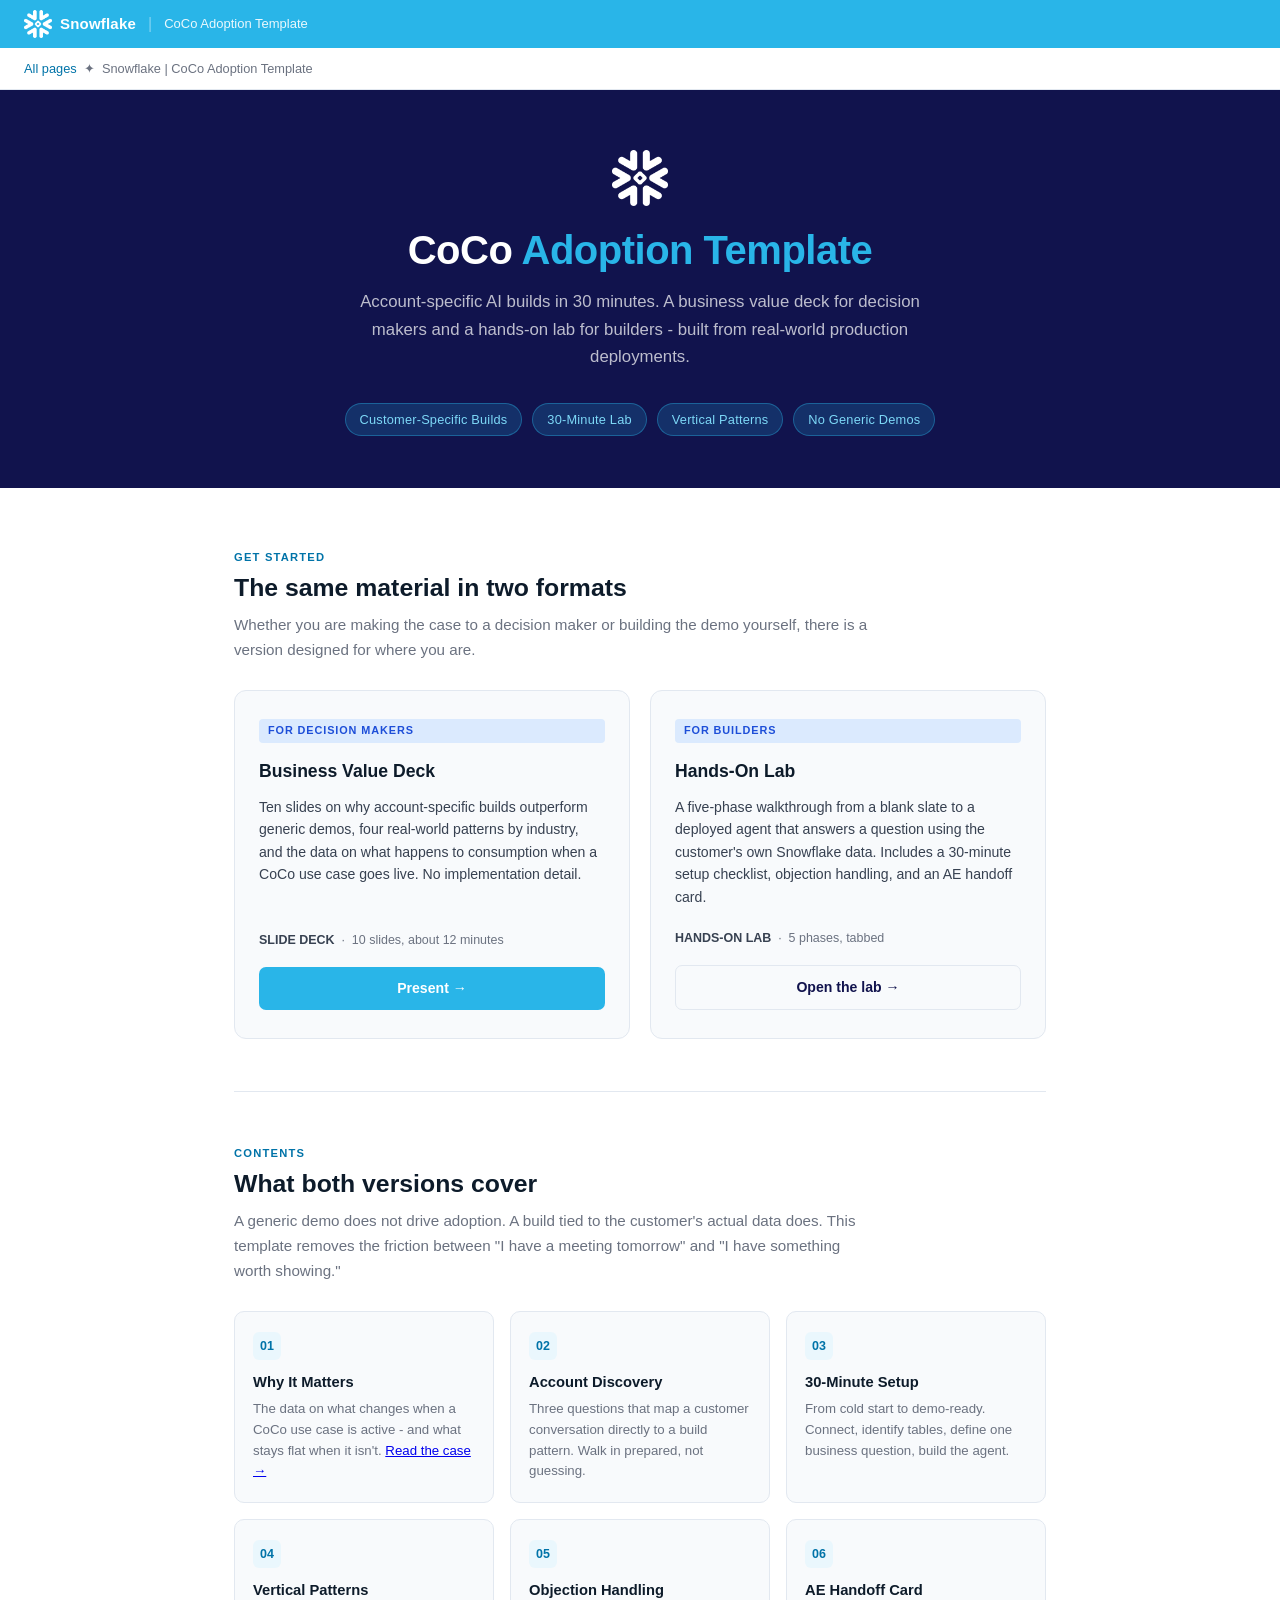
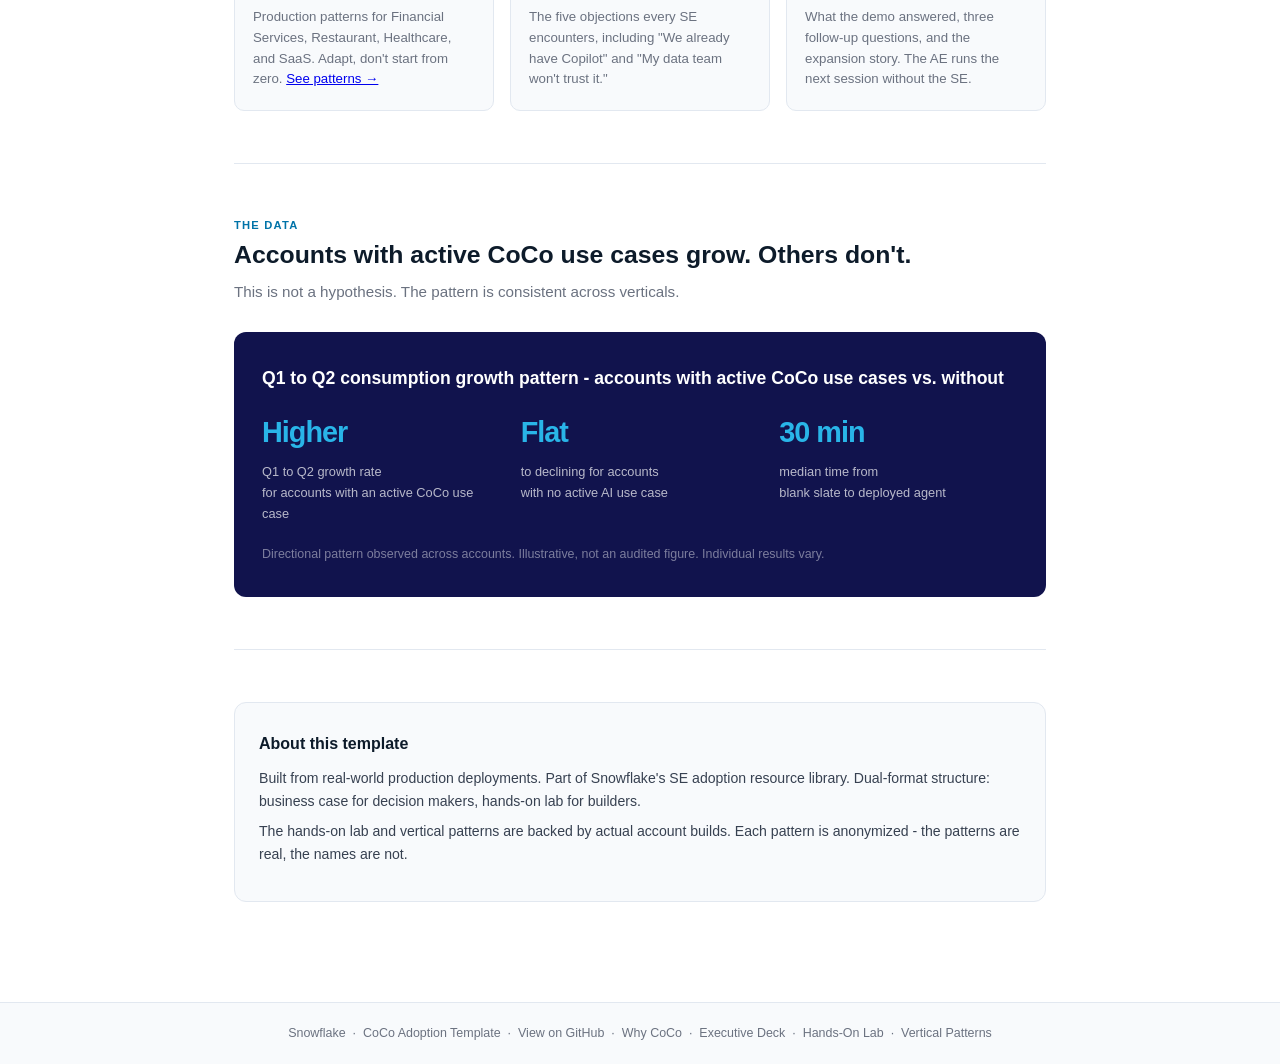
==== presentations/index.html @ 3115e507 "Rename Cortex Code to CoCo, remove em dashes, redact internal stats, enlarge exec deck - Rename all " ====
<!DOCTYPE html>
<html lang="en">
<head>
  <meta charset="utf-8" />
  <meta name="viewport" content="width=device-width, initial-scale=1" />
  <meta name="snowflake-source" content="cortex-agent-authored" />
  <title>CoCo Adoption Template</title>
  <script type="application/json" id="snowflake-report-metadata">
  {
    "generated": "2026-09-14",
    "intent": "CoCo Adoption Template - customer-facing landing page",
    "sections": [
      { "id": "formats", "title": "Two paths", "producerNotes": "Static content" },
      { "id": "coverage", "title": "What both versions cover", "producerNotes": "Static content" },
      { "id": "data", "title": "The data", "producerNotes": "Directional pattern, no internal figures" }
    ]
  }
  </script>
  <style>
    * { box-sizing: border-box; margin: 0; padding: 0; }
    :root {
      --blue: #29B5E8; --blue-dark: #11134D; --blue-light: #EAF7FD;
      --blue-mid: #0073A8; --ink: #0D1B2A; --ink-mid: #374151;
      --ink-light: #6B7280; --bg: #FFFFFF; --surface: #F8FAFC;
      --border: #E2E8F0; --tag-bg: #DBEAFE; --tag-color: #1D4ED8;
    }
    body { font-family: -apple-system, BlinkMacSystemFont, "Segoe UI", Roboto, sans-serif; background: var(--bg); color: var(--ink); line-height: 1.65; }
    img, svg { max-width: 100%; height: auto; }
    /* TOPBAR */
    .topbar { background: var(--blue); padding: 10px 24px; display: flex; align-items: center; gap: 12px; }
    .topbar-logo { display: flex; align-items: center; gap: 8px; text-decoration: none; }
    .topbar-wordmark { color: #fff; font-size: 15px; font-weight: 700; letter-spacing: 0.2px; }
    .topbar-sep { color: rgba(255,255,255,0.4); }
    .topbar-sub { color: rgba(255,255,255,0.9); font-size: 13px; }
    /* BREADCRUMB */
    .breadcrumb { padding: 10px 24px; font-size: 0.8rem; color: var(--ink-light); border-bottom: 1px solid var(--border); }
    .breadcrumb a { color: var(--blue-mid); text-decoration: none; }
    .breadcrumb a:hover { text-decoration: underline; }
    /* HERO */
    #hero { background: var(--blue-dark); color: #fff; padding: 60px 24px 52px; text-align: center; }
    .hero-logo { margin: 0 auto 20px; display: block; width: 56px; height: 56px; }
    #hero h1 { font-size: clamp(1.6rem, 4vw, 2.5rem); font-weight: 700; letter-spacing: -0.5px; margin-bottom: 14px; line-height: 1.2; }
    #hero h1 .accent { color: var(--blue); }
    #hero .subtitle { font-size: clamp(0.95rem, 2vw, 1.05rem); color: rgba(255,255,255,0.72); max-width: 580px; margin: 0 auto 32px; }
    .hero-pills { display: flex; flex-wrap: wrap; justify-content: center; gap: 10px; }
    .hero-pill { background: rgba(41,181,232,0.18); border: 1px solid rgba(41,181,232,0.38); border-radius: 20px; padding: 5px 14px; font-size: 0.8rem; color: #7dd8f7; letter-spacing: 0.2px; }
    /* WRAPPER */
    .wrapper { max-width: 860px; width: 100%; margin: 0 auto; padding: clamp(36px, 5vw, 60px) clamp(16px, 4vw, 24px); }
    .section-label { font-size: 0.7rem; font-weight: 700; letter-spacing: 1.2px; text-transform: uppercase; color: var(--blue-mid); margin-bottom: 6px; }
    .section-title { font-size: clamp(1.2rem, 3vw, 1.55rem); font-weight: 700; color: var(--ink); margin-bottom: 8px; line-height: 1.25; }
    .section-body { font-size: 0.95rem; color: var(--ink-light); max-width: 640px; margin-bottom: 28px; }
    hr { border: none; border-top: 1px solid var(--border); margin: 52px 0; }
    /* FORMAT CARDS */
    .format-grid { display: grid; grid-template-columns: repeat(auto-fit, minmax(280px, 1fr)); gap: 20px; margin-top: 24px; }
    .format-card { background: var(--surface); border: 1px solid var(--border); border-radius: 12px; padding: 28px 24px; display: flex; flex-direction: column; }
    .badge { display: inline-block; background: var(--tag-bg); color: var(--tag-color); font-size: 0.68rem; font-weight: 700; letter-spacing: 0.9px; text-transform: uppercase; padding: 3px 9px; border-radius: 4px; margin-bottom: 14px; }
    .format-card h2 { font-size: 1.1rem; font-weight: 700; color: var(--ink); margin-bottom: 10px; }
    .format-card p { font-size: 0.88rem; color: var(--ink-mid); flex: 1; margin-bottom: 20px; line-height: 1.6; }
    .format-card .meta { font-size: 0.78rem; color: var(--ink-light); margin-bottom: 16px; }
    .format-card .meta strong { color: var(--ink-mid); }
    .btn { display: inline-block; padding: 10px 20px; border-radius: 7px; font-size: 0.88rem; font-weight: 600; text-align: center; text-decoration: none; cursor: pointer; transition: opacity 0.15s; }
    .btn:hover { opacity: 0.88; }
    .btn-primary { background: var(--blue); color: #fff; border: none; }
    .btn-outline { background: transparent; color: var(--blue-dark); border: 1.5px solid var(--border); }
    /* COVERAGE */
    .coverage-grid { display: grid; grid-template-columns: repeat(auto-fit, minmax(240px, 1fr)); gap: 16px; }
    .coverage-card { background: var(--surface); border: 1px solid var(--border); border-radius: 10px; padding: 20px 18px; }
    .coverage-num { display: inline-flex; align-items: center; justify-content: center; width: 28px; height: 28px; background: var(--blue-light); color: var(--blue-mid); font-size: 0.78rem; font-weight: 700; border-radius: 6px; margin-bottom: 10px; }
    .coverage-card h3 { font-size: 0.92rem; font-weight: 700; color: var(--ink); margin-bottom: 5px; }
    .coverage-card p { font-size: 0.83rem; color: var(--ink-light); line-height: 1.55; }
    /* DATA CALLOUT */
    .data-callout { background: var(--blue-dark); border-radius: 12px; padding: 32px 28px; color: #fff; margin-top: 24px; }
    .data-callout h3 { font-size: 1.1rem; font-weight: 700; margin-bottom: 16px; }
    .data-stats { display: grid; grid-template-columns: repeat(auto-fit, minmax(160px, 1fr)); gap: 20px; }
    .stat { }
    .stat .num { font-size: 1.8rem; font-weight: 800; color: var(--blue); letter-spacing: -1px; }
    .stat .label { font-size: 0.8rem; color: rgba(255,255,255,0.7); margin-top: 4px; }
    .data-callout .note { font-size: 0.78rem; color: rgba(255,255,255,0.45); margin-top: 20px; }
    /* ABOUT */
    #about { background: var(--surface); border: 1px solid var(--border); border-radius: 12px; padding: 28px 24px; margin-bottom: 40px; }
    #about h2 { font-size: 1rem; font-weight: 700; color: var(--ink); margin-bottom: 10px; }
    #about p { font-size: 0.88rem; color: var(--ink-mid); margin-bottom: 8px; line-height: 1.6; }
    #about a { color: var(--blue-mid); text-decoration: none; }
    #about a:hover { text-decoration: underline; }
    /* FOOTER */
    .footer { border-top: 1px solid var(--border); padding: 20px 24px; text-align: center; font-size: 0.78rem; color: var(--ink-light); background: var(--surface); }
    .footer a { color: var(--ink-light); text-decoration: none; }
    .footer a:hover { text-decoration: underline; }
  </style>
</head>
<body>
  <nav class="topbar">
    <a href="#" class="topbar-logo">
      <img src="[data-uri]" alt="Snowflake" width="28" height="28" />
      <span class="topbar-wordmark">Snowflake</span>
    </a>
    <span class="topbar-sep">|</span>
    <span class="topbar-sub">CoCo Adoption Template</span>
  </nav>

  <div class="breadcrumb">
    <a href="index.html">All pages</a>
    &nbsp;&#10022;&nbsp; Snowflake | CoCo Adoption Template
  </div>

  <section id="hero">
    <img class="hero-logo" src="[data-uri]" alt="Snowflake" />
    <h1>CoCo <span class="accent">Adoption Template</span></h1>
    <p class="subtitle">
      Account-specific AI builds in 30 minutes. A business value deck for decision makers
      and a hands-on lab for builders - built from real-world production deployments.
    </p>
    <div class="hero-pills">
      <span class="hero-pill">Customer-Specific Builds</span>
      <span class="hero-pill">30-Minute Lab</span>
      <span class="hero-pill">Vertical Patterns</span>
      <span class="hero-pill">No Generic Demos</span>
    </div>
  </section>

  <div class="wrapper">
    <section id="formats">
      <p class="section-label">Get Started</p>
      <h2 class="section-title">The same material in two formats</h2>
      <p class="section-body">
        Whether you are making the case to a decision maker or building the demo yourself,
        there is a version designed for where you are.
      </p>
      <div class="format-grid">
        <div class="format-card">
          <span class="badge">For Decision Makers</span>
          <h2>Business Value Deck</h2>
          <p>Ten slides on why account-specific builds outperform generic demos,
             four real-world patterns by industry, and the data on what happens to consumption
             when a CoCo use case goes live. No implementation detail.</p>
          <div class="meta"><strong>SLIDE DECK</strong> &nbsp;&middot;&nbsp; 10 slides, about 12 minutes</div>
          <a class="btn btn-primary" href="executive/index.html">Present &rarr;</a>
        </div>
        <div class="format-card">
          <span class="badge">For Builders</span>
          <h2>Hands-On Lab</h2>
          <p>A five-phase walkthrough from a blank slate to a deployed agent that answers
             a question using the customer's own Snowflake data. Includes a 30-minute setup
             checklist, objection handling, and an AE handoff card.</p>
          <div class="meta"><strong>HANDS-ON LAB</strong> &nbsp;&middot;&nbsp; 5 phases, tabbed</div>
          <a class="btn btn-outline" href="lab/index.html">Open the lab &rarr;</a>
        </div>
      </div>
    </section>

    <hr />

    <section id="coverage">
      <p class="section-label">Contents</p>
      <h2 class="section-title">What both versions cover</h2>
      <p class="section-body">
        A generic demo does not drive adoption. A build tied to the customer's actual data does.
        This template removes the friction between "I have a meeting tomorrow"
        and "I have something worth showing."
      </p>
      <div class="coverage-grid">
        <div class="coverage-card">
          <span class="coverage-num">01</span>
          <h3>Why It Matters</h3>
          <p>The data on what changes when a CoCo use case is active - and what stays flat when it isn't. <a href="the-case/index.html">Read the case &rarr;</a></p>
        </div>
        <div class="coverage-card">
          <span class="coverage-num">02</span>
          <h3>Account Discovery</h3>
          <p>Three questions that map a customer conversation directly to a build pattern. Walk in prepared, not guessing.</p>
        </div>
        <div class="coverage-card">
          <span class="coverage-num">03</span>
          <h3>30-Minute Setup</h3>
          <p>From cold start to demo-ready. Connect, identify tables, define one business question, build the agent.</p>
        </div>
        <div class="coverage-card">
          <span class="coverage-num">04</span>
          <h3>Vertical Patterns</h3>
          <p>Production patterns for Financial Services, Restaurant, Healthcare, and SaaS. Adapt, don't start from zero. <a href="exhibit-b/index.html">See patterns &rarr;</a></p>
        </div>
        <div class="coverage-card">
          <span class="coverage-num">05</span>
          <h3>Objection Handling</h3>
          <p>The five objections every SE encounters, including "We already have Copilot" and "My data team won't trust it."</p>
        </div>
        <div class="coverage-card">
          <span class="coverage-num">06</span>
          <h3>AE Handoff Card</h3>
          <p>What the demo answered, three follow-up questions, and the expansion story. The AE runs the next session without the SE.</p>
        </div>
      </div>
    </section>

    <hr />

    <section id="data">
      <p class="section-label">The Data</p>
      <h2 class="section-title">Accounts with active CoCo use cases grow. Others don't.</h2>
      <p class="section-body">This is not a hypothesis. The pattern is consistent across verticals.</p>
      <div class="data-callout">
        <h3>Q1 to Q2 consumption growth pattern - accounts with active CoCo use cases vs. without</h3>
        <div class="data-stats">
          <div class="stat">
            <div class="num">Higher</div>
            <div class="label">Q1 to Q2 growth rate<br>for accounts with an active CoCo use case</div>
          </div>
          <div class="stat">
            <div class="num">Flat</div>
            <div class="label">to declining for accounts<br>with no active AI use case</div>
          </div>
          <div class="stat">
            <div class="num">30 min</div>
            <div class="label">median time from<br>blank slate to deployed agent</div>
          </div>
        </div>
        <p class="note">Directional pattern observed across accounts. Illustrative, not an audited figure. Individual results vary.</p>
      </div>
    </section>

    <hr />

    <section id="about">
      <h2>About this template</h2>
      <p>
        Built from real-world production deployments.
        Part of Snowflake's SE adoption resource library. Dual-format structure: business case for decision makers, hands-on lab for builders.
      </p>
      <p>
        The hands-on lab and vertical patterns are backed by actual account builds.
        Each pattern is anonymized - the patterns are real, the names are not.
      </p>
    </section>

  </div>

  <footer class="footer">
    Snowflake &nbsp;&middot;&nbsp; CoCo Adoption Template &nbsp;&middot;&nbsp;
    <a href="https://github.com">View on GitHub</a>
    &nbsp;&middot;&nbsp;
    <a href="the-case/index.html">Why CoCo</a>
    &nbsp;&middot;&nbsp;
    <a href="executive/index.html">Executive Deck</a>
    &nbsp;&middot;&nbsp;
    <a href="lab/index.html">Hands-On Lab</a>
    &nbsp;&middot;&nbsp;
    <a href="exhibit-b/index.html">Vertical Patterns</a>
  </footer>
</body>
</html>
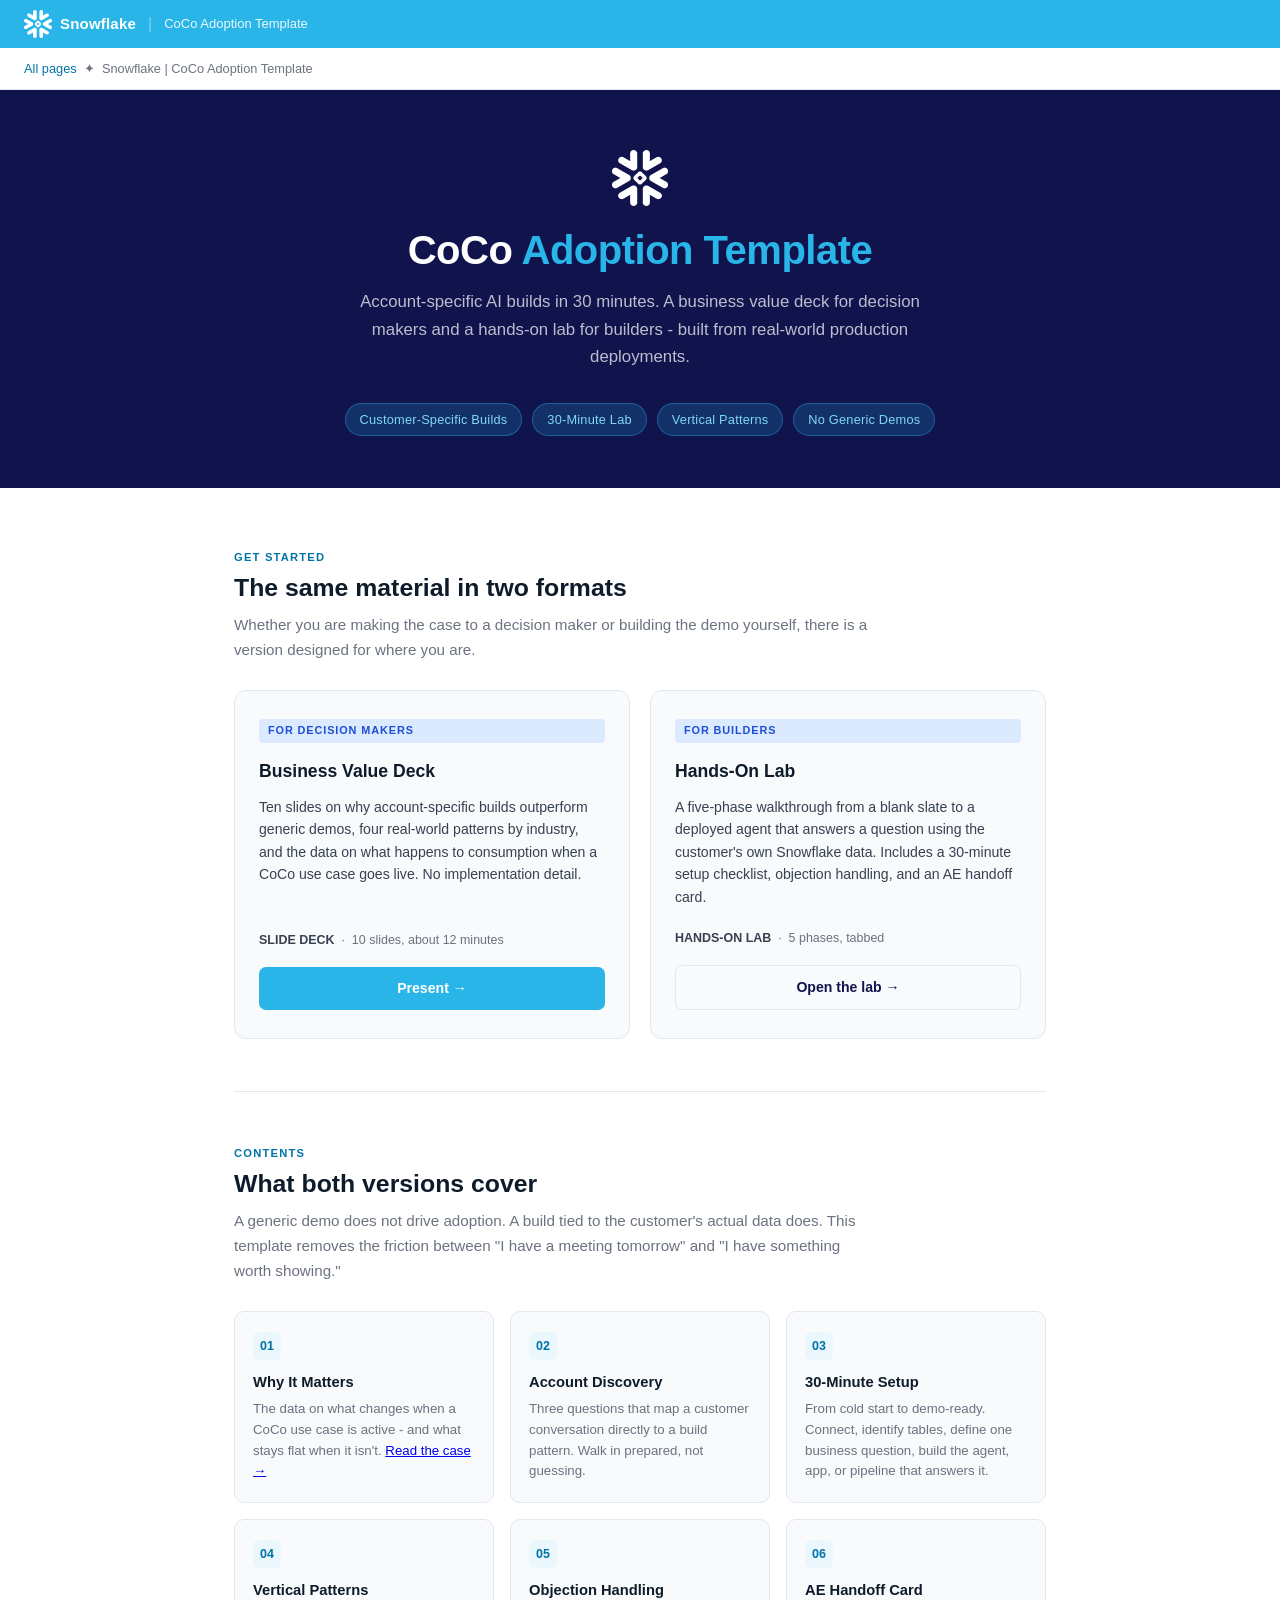
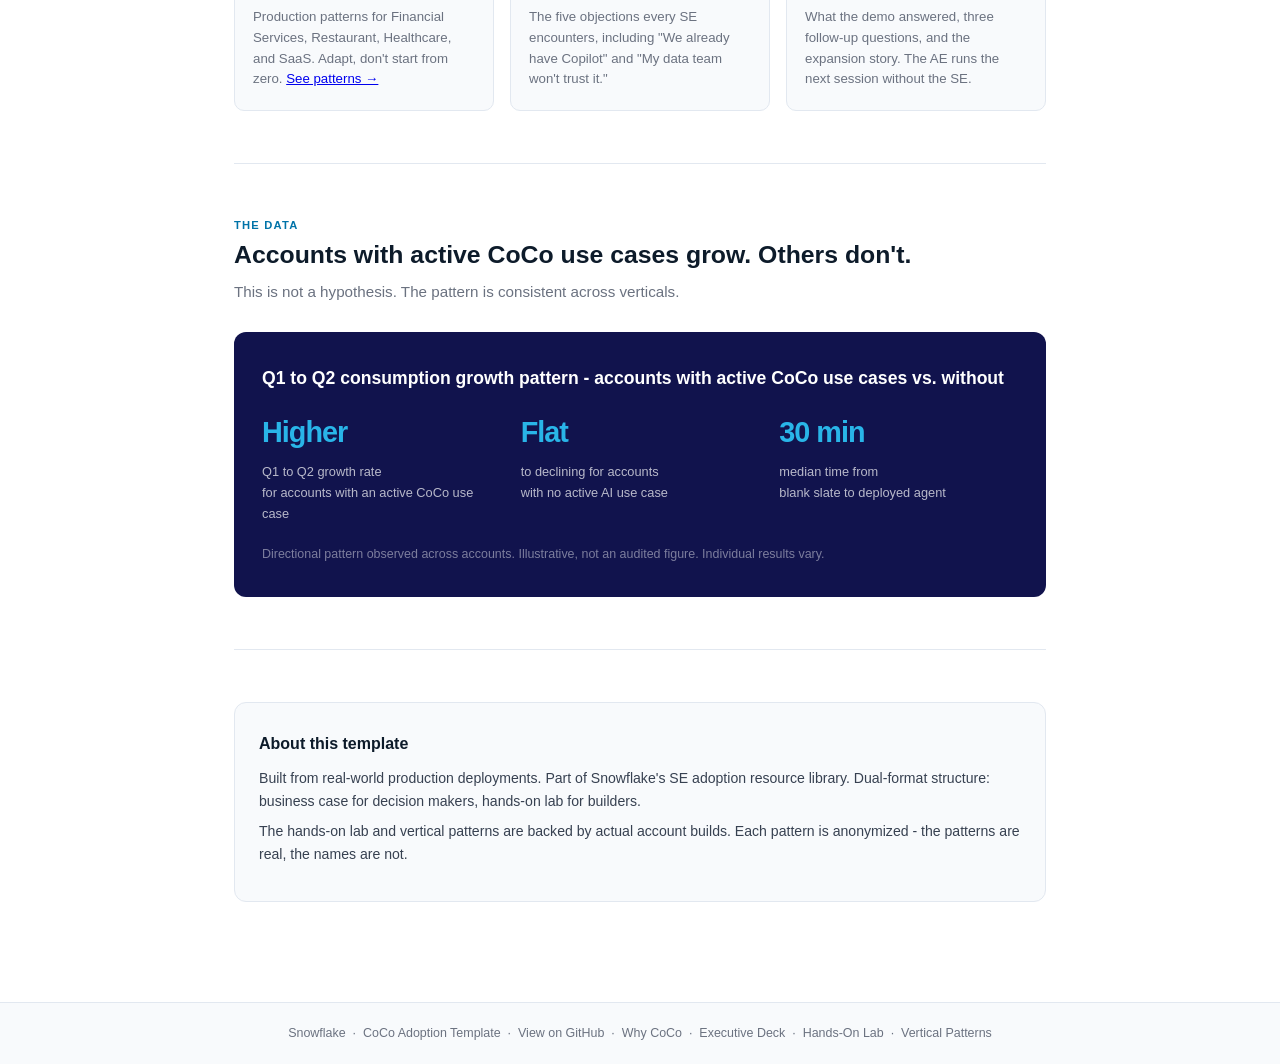
==== commit feca1d3f: "Rebalance content: CoCo builds agents, apps, pipelines, and notebooks, not just agents - Add a "what" ====
--- a/presentations/index.html
+++ b/presentations/index.html
@@ -172,7 +172,7 @@
         <div class="coverage-card">
           <span class="coverage-num">03</span>
           <h3>30-Minute Setup</h3>
-          <p>From cold start to demo-ready. Connect, identify tables, define one business question, build the agent.</p>
+          <p>From cold start to demo-ready. Connect, identify tables, define one business question, build the agent, app, or pipeline that answers it.</p>
         </div>
         <div class="coverage-card">
           <span class="coverage-num">04</span>
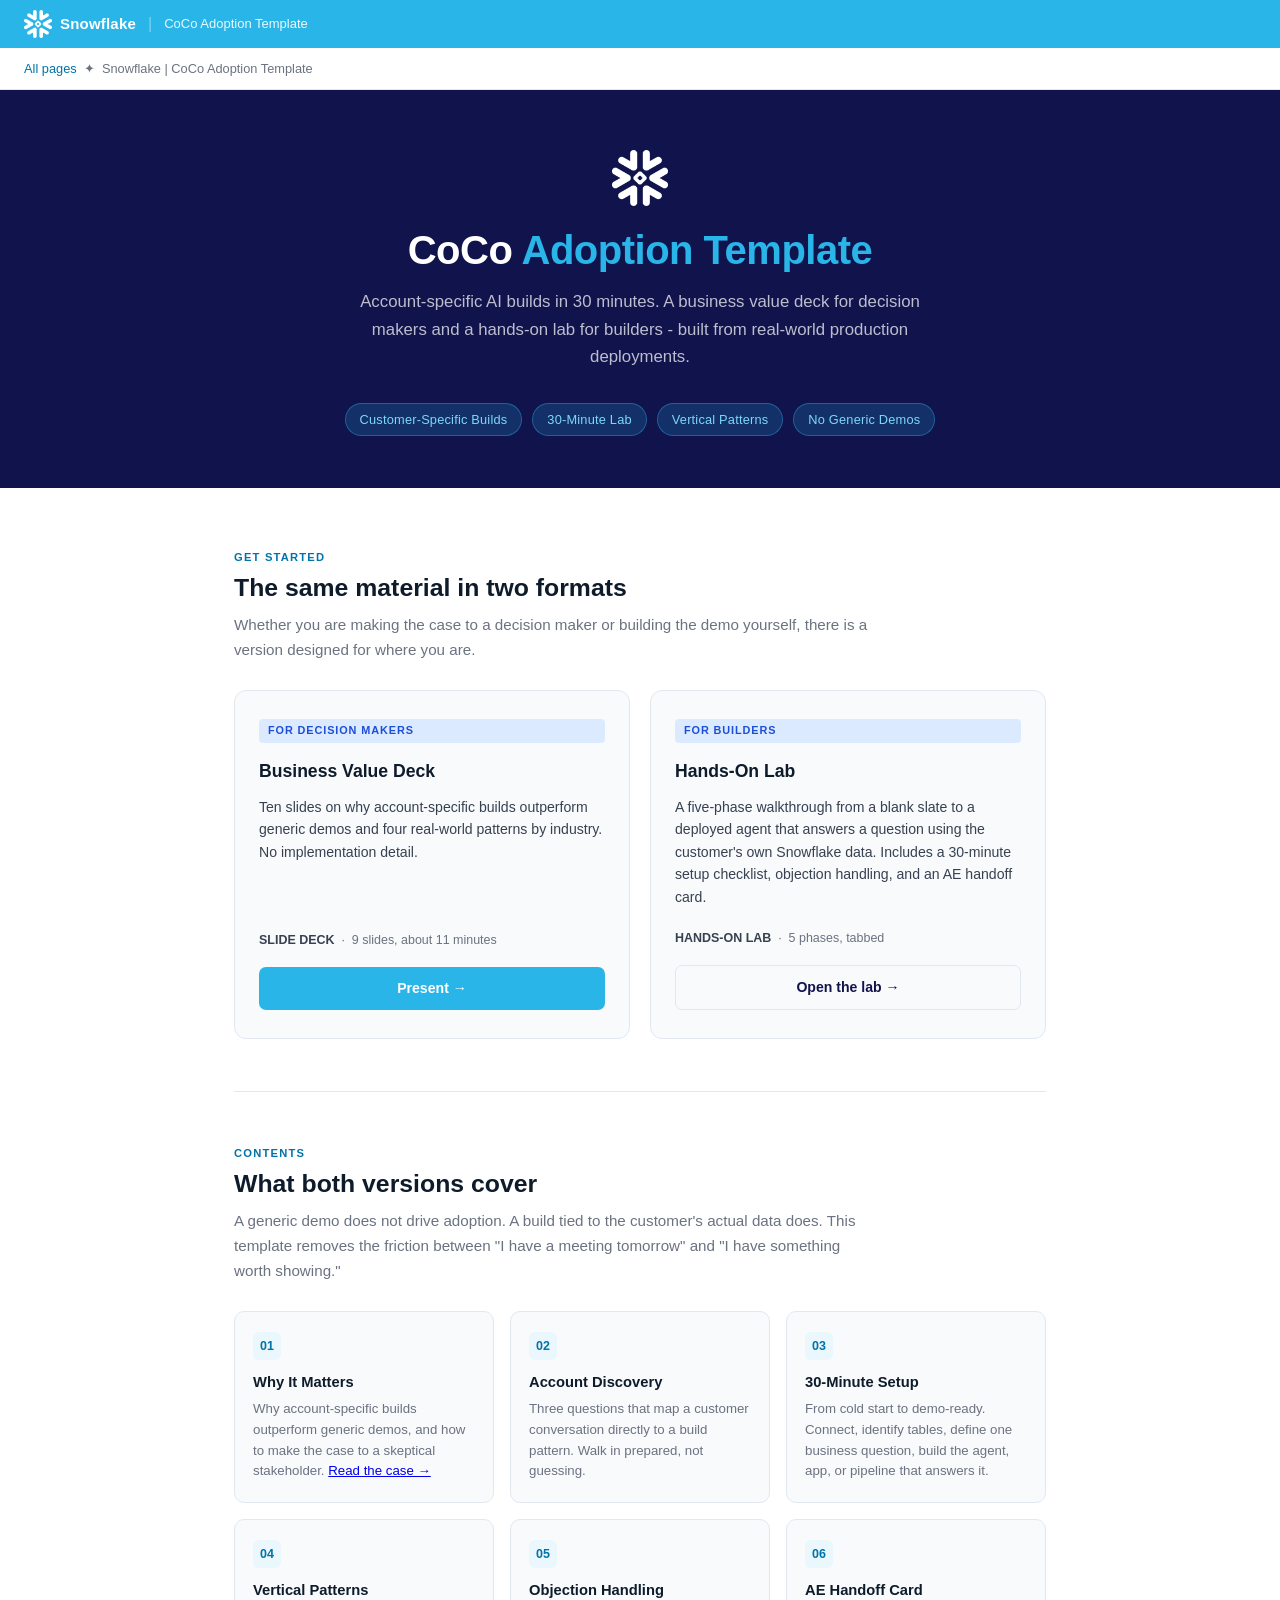
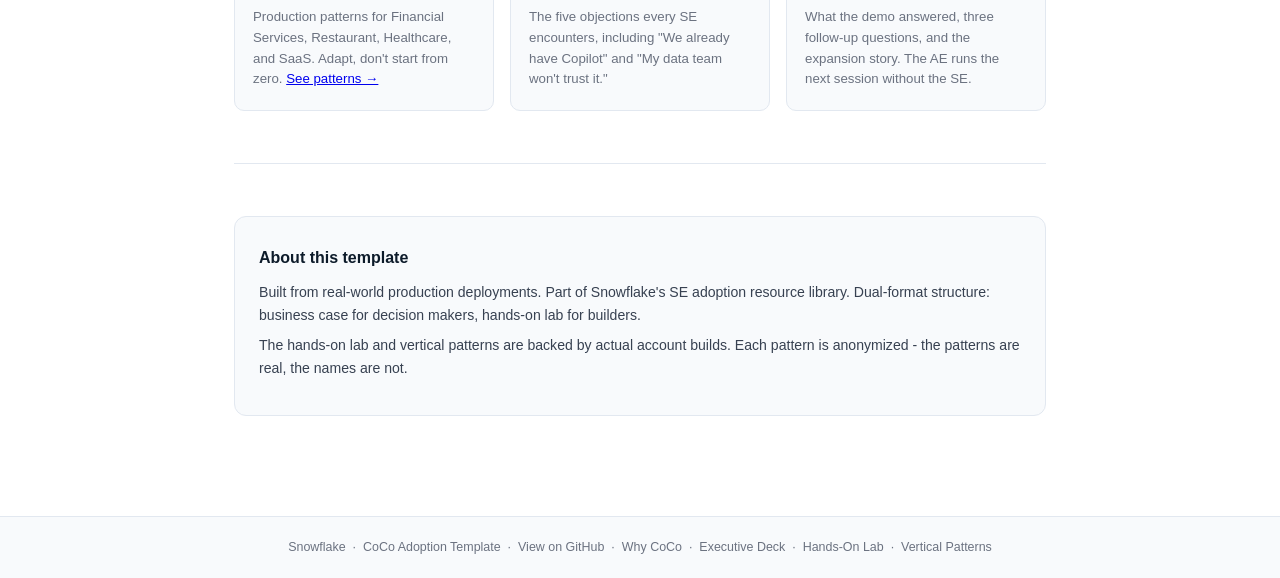
==== commit f01528fc: "Remove Snowflake consumption/GTM framing from customer-facing pages Strip the "consumption growth" d" ====
--- a/presentations/index.html
+++ b/presentations/index.html
@@ -11,8 +11,7 @@
     "intent": "CoCo Adoption Template - customer-facing landing page",
     "sections": [
       { "id": "formats", "title": "Two paths", "producerNotes": "Static content" },
-      { "id": "coverage", "title": "What both versions cover", "producerNotes": "Static content" },
-      { "id": "data", "title": "The data", "producerNotes": "Directional pattern, no internal figures" }
+      { "id": "coverage", "title": "What both versions cover", "producerNotes": "Static content" }
     ]
   }
   </script>
@@ -130,10 +129,9 @@
         <div class="format-card">
           <span class="badge">For Decision Makers</span>
           <h2>Business Value Deck</h2>
-          <p>Ten slides on why account-specific builds outperform generic demos,
-             four real-world patterns by industry, and the data on what happens to consumption
-             when a CoCo use case goes live. No implementation detail.</p>
-          <div class="meta"><strong>SLIDE DECK</strong> &nbsp;&middot;&nbsp; 10 slides, about 12 minutes</div>
+          <p>Ten slides on why account-specific builds outperform generic demos
+             and four real-world patterns by industry. No implementation detail.</p>
+          <div class="meta"><strong>SLIDE DECK</strong> &nbsp;&middot;&nbsp; 9 slides, about 11 minutes</div>
           <a class="btn btn-primary" href="executive/index.html">Present &rarr;</a>
         </div>
         <div class="format-card">
@@ -162,7 +160,7 @@
         <div class="coverage-card">
           <span class="coverage-num">01</span>
           <h3>Why It Matters</h3>
-          <p>The data on what changes when a CoCo use case is active - and what stays flat when it isn't. <a href="the-case/index.html">Read the case &rarr;</a></p>
+          <p>Why account-specific builds outperform generic demos, and how to make the case to a skeptical stakeholder. <a href="the-case/index.html">Read the case &rarr;</a></p>
         </div>
         <div class="coverage-card">
           <span class="coverage-num">02</span>
@@ -189,32 +187,6 @@
           <h3>AE Handoff Card</h3>
           <p>What the demo answered, three follow-up questions, and the expansion story. The AE runs the next session without the SE.</p>
         </div>
-      </div>
-    </section>
-
-    <hr />
-
-    <section id="data">
-      <p class="section-label">The Data</p>
-      <h2 class="section-title">Accounts with active CoCo use cases grow. Others don't.</h2>
-      <p class="section-body">This is not a hypothesis. The pattern is consistent across verticals.</p>
-      <div class="data-callout">
-        <h3>Q1 to Q2 consumption growth pattern - accounts with active CoCo use cases vs. without</h3>
-        <div class="data-stats">
-          <div class="stat">
-            <div class="num">Higher</div>
-            <div class="label">Q1 to Q2 growth rate<br>for accounts with an active CoCo use case</div>
-          </div>
-          <div class="stat">
-            <div class="num">Flat</div>
-            <div class="label">to declining for accounts<br>with no active AI use case</div>
-          </div>
-          <div class="stat">
-            <div class="num">30 min</div>
-            <div class="label">median time from<br>blank slate to deployed agent</div>
-          </div>
-        </div>
-        <p class="note">Directional pattern observed across accounts. Illustrative, not an audited figure. Individual results vary.</p>
       </div>
     </section>
 
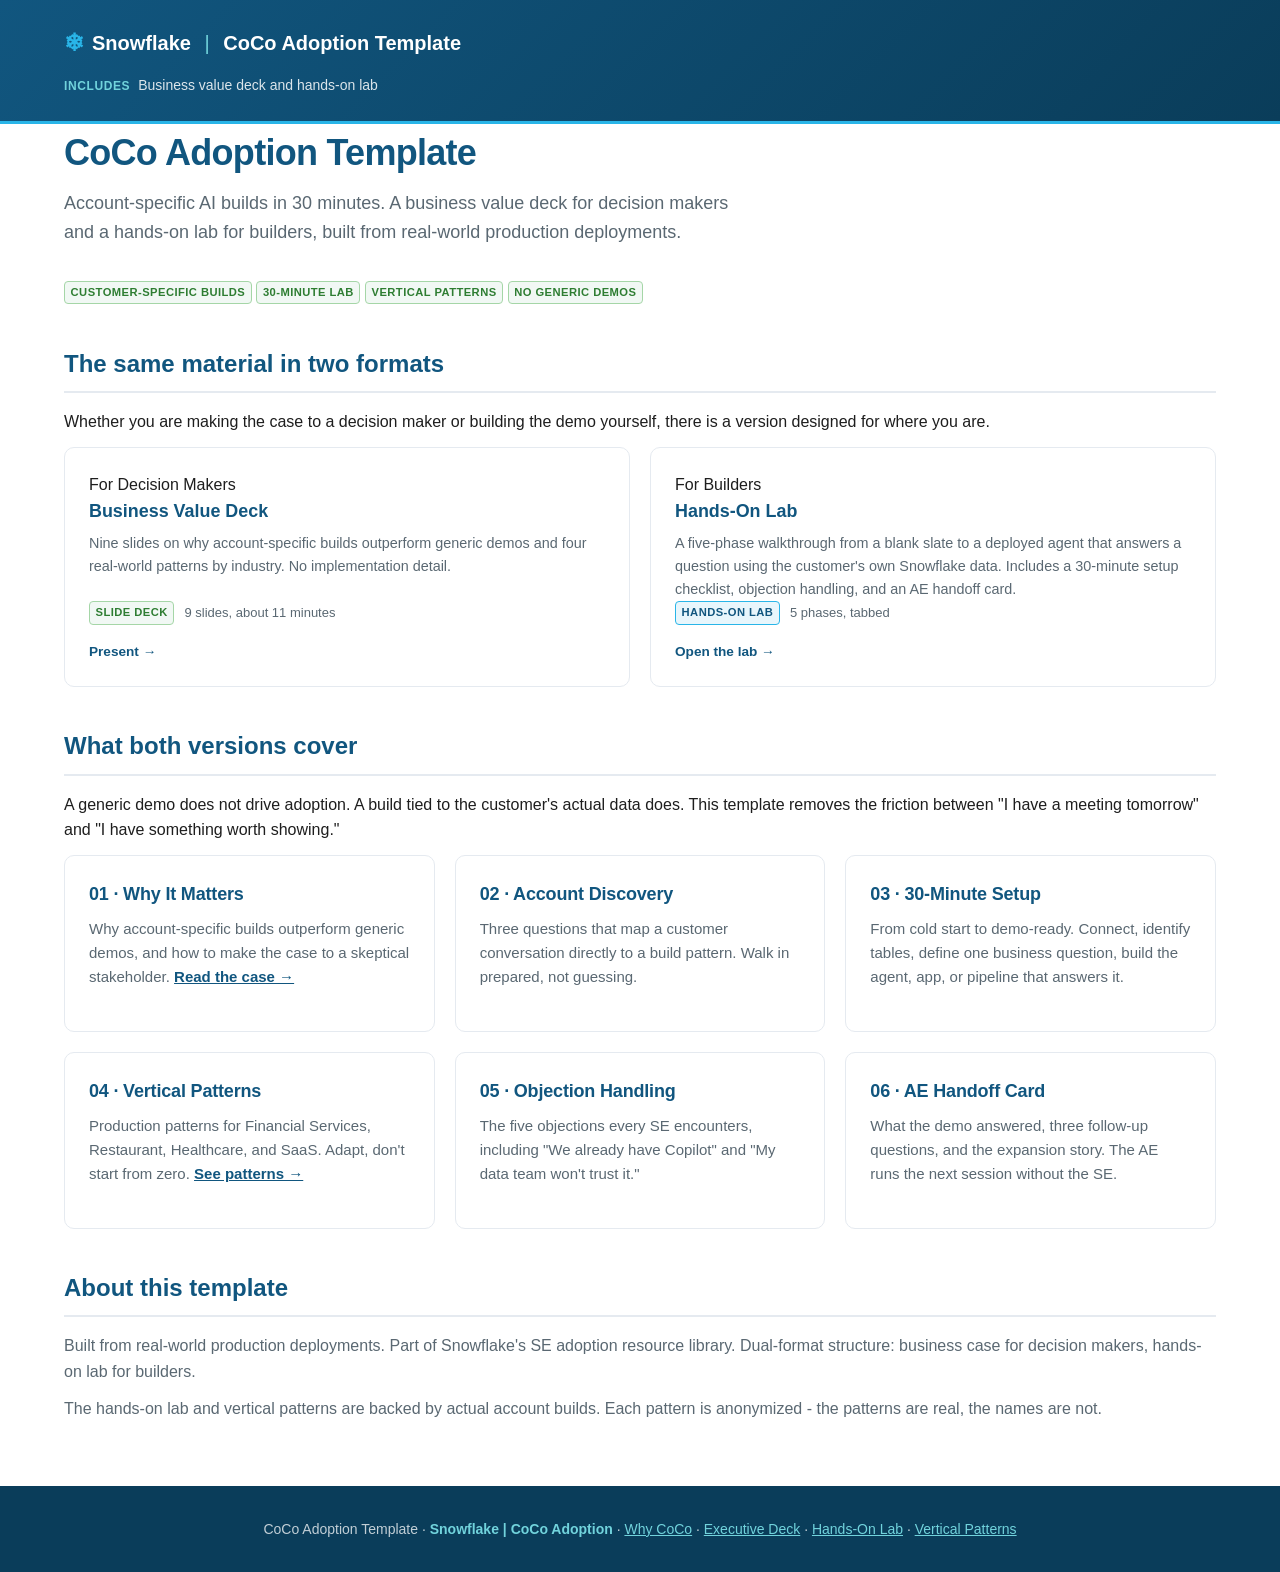
==== commit c25a95a9: "Rebuild the site on a shared design system so it reads as one template family Adds presentations/ass" ====
--- a/presentations/index.html
+++ b/presentations/index.html
@@ -1,222 +1,107 @@
 <!DOCTYPE html>
 <html lang="en">
 <head>
-  <meta charset="utf-8" />
-  <meta name="viewport" content="width=device-width, initial-scale=1" />
-  <meta name="snowflake-source" content="cortex-agent-authored" />
-  <title>CoCo Adoption Template</title>
-  <script type="application/json" id="snowflake-report-metadata">
-  {
-    "generated": "2026-09-14",
-    "intent": "CoCo Adoption Template - customer-facing landing page",
-    "sections": [
-      { "id": "formats", "title": "Two paths", "producerNotes": "Static content" },
-      { "id": "coverage", "title": "What both versions cover", "producerNotes": "Static content" }
-    ]
-  }
-  </script>
-  <style>
-    * { box-sizing: border-box; margin: 0; padding: 0; }
-    :root {
-      --blue: #29B5E8; --blue-dark: #11134D; --blue-light: #EAF7FD;
-      --blue-mid: #0073A8; --ink: #0D1B2A; --ink-mid: #374151;
-      --ink-light: #6B7280; --bg: #FFFFFF; --surface: #F8FAFC;
-      --border: #E2E8F0; --tag-bg: #DBEAFE; --tag-color: #1D4ED8;
-    }
-    body { font-family: -apple-system, BlinkMacSystemFont, "Segoe UI", Roboto, sans-serif; background: var(--bg); color: var(--ink); line-height: 1.65; }
-    img, svg { max-width: 100%; height: auto; }
-    /* TOPBAR */
-    .topbar { background: var(--blue); padding: 10px 24px; display: flex; align-items: center; gap: 12px; }
-    .topbar-logo { display: flex; align-items: center; gap: 8px; text-decoration: none; }
-    .topbar-wordmark { color: #fff; font-size: 15px; font-weight: 700; letter-spacing: 0.2px; }
-    .topbar-sep { color: rgba(255,255,255,0.4); }
-    .topbar-sub { color: rgba(255,255,255,0.9); font-size: 13px; }
-    /* BREADCRUMB */
-    .breadcrumb { padding: 10px 24px; font-size: 0.8rem; color: var(--ink-light); border-bottom: 1px solid var(--border); }
-    .breadcrumb a { color: var(--blue-mid); text-decoration: none; }
-    .breadcrumb a:hover { text-decoration: underline; }
-    /* HERO */
-    #hero { background: var(--blue-dark); color: #fff; padding: 60px 24px 52px; text-align: center; }
-    .hero-logo { margin: 0 auto 20px; display: block; width: 56px; height: 56px; }
-    #hero h1 { font-size: clamp(1.6rem, 4vw, 2.5rem); font-weight: 700; letter-spacing: -0.5px; margin-bottom: 14px; line-height: 1.2; }
-    #hero h1 .accent { color: var(--blue); }
-    #hero .subtitle { font-size: clamp(0.95rem, 2vw, 1.05rem); color: rgba(255,255,255,0.72); max-width: 580px; margin: 0 auto 32px; }
-    .hero-pills { display: flex; flex-wrap: wrap; justify-content: center; gap: 10px; }
-    .hero-pill { background: rgba(41,181,232,0.18); border: 1px solid rgba(41,181,232,0.38); border-radius: 20px; padding: 5px 14px; font-size: 0.8rem; color: #7dd8f7; letter-spacing: 0.2px; }
-    /* WRAPPER */
-    .wrapper { max-width: 860px; width: 100%; margin: 0 auto; padding: clamp(36px, 5vw, 60px) clamp(16px, 4vw, 24px); }
-    .section-label { font-size: 0.7rem; font-weight: 700; letter-spacing: 1.2px; text-transform: uppercase; color: var(--blue-mid); margin-bottom: 6px; }
-    .section-title { font-size: clamp(1.2rem, 3vw, 1.55rem); font-weight: 700; color: var(--ink); margin-bottom: 8px; line-height: 1.25; }
-    .section-body { font-size: 0.95rem; color: var(--ink-light); max-width: 640px; margin-bottom: 28px; }
-    hr { border: none; border-top: 1px solid var(--border); margin: 52px 0; }
-    /* FORMAT CARDS */
-    .format-grid { display: grid; grid-template-columns: repeat(auto-fit, minmax(280px, 1fr)); gap: 20px; margin-top: 24px; }
-    .format-card { background: var(--surface); border: 1px solid var(--border); border-radius: 12px; padding: 28px 24px; display: flex; flex-direction: column; }
-    .badge { display: inline-block; background: var(--tag-bg); color: var(--tag-color); font-size: 0.68rem; font-weight: 700; letter-spacing: 0.9px; text-transform: uppercase; padding: 3px 9px; border-radius: 4px; margin-bottom: 14px; }
-    .format-card h2 { font-size: 1.1rem; font-weight: 700; color: var(--ink); margin-bottom: 10px; }
-    .format-card p { font-size: 0.88rem; color: var(--ink-mid); flex: 1; margin-bottom: 20px; line-height: 1.6; }
-    .format-card .meta { font-size: 0.78rem; color: var(--ink-light); margin-bottom: 16px; }
-    .format-card .meta strong { color: var(--ink-mid); }
-    .btn { display: inline-block; padding: 10px 20px; border-radius: 7px; font-size: 0.88rem; font-weight: 600; text-align: center; text-decoration: none; cursor: pointer; transition: opacity 0.15s; }
-    .btn:hover { opacity: 0.88; }
-    .btn-primary { background: var(--blue); color: #fff; border: none; }
-    .btn-outline { background: transparent; color: var(--blue-dark); border: 1.5px solid var(--border); }
-    /* COVERAGE */
-    .coverage-grid { display: grid; grid-template-columns: repeat(auto-fit, minmax(240px, 1fr)); gap: 16px; }
-    .coverage-card { background: var(--surface); border: 1px solid var(--border); border-radius: 10px; padding: 20px 18px; }
-    .coverage-num { display: inline-flex; align-items: center; justify-content: center; width: 28px; height: 28px; background: var(--blue-light); color: var(--blue-mid); font-size: 0.78rem; font-weight: 700; border-radius: 6px; margin-bottom: 10px; }
-    .coverage-card h3 { font-size: 0.92rem; font-weight: 700; color: var(--ink); margin-bottom: 5px; }
-    .coverage-card p { font-size: 0.83rem; color: var(--ink-light); line-height: 1.55; }
-    /* DATA CALLOUT */
-    .data-callout { background: var(--blue-dark); border-radius: 12px; padding: 32px 28px; color: #fff; margin-top: 24px; }
-    .data-callout h3 { font-size: 1.1rem; font-weight: 700; margin-bottom: 16px; }
-    .data-stats { display: grid; grid-template-columns: repeat(auto-fit, minmax(160px, 1fr)); gap: 20px; }
-    .stat { }
-    .stat .num { font-size: 1.8rem; font-weight: 800; color: var(--blue); letter-spacing: -1px; }
-    .stat .label { font-size: 0.8rem; color: rgba(255,255,255,0.7); margin-top: 4px; }
-    .data-callout .note { font-size: 0.78rem; color: rgba(255,255,255,0.45); margin-top: 20px; }
-    /* ABOUT */
-    #about { background: var(--surface); border: 1px solid var(--border); border-radius: 12px; padding: 28px 24px; margin-bottom: 40px; }
-    #about h2 { font-size: 1rem; font-weight: 700; color: var(--ink); margin-bottom: 10px; }
-    #about p { font-size: 0.88rem; color: var(--ink-mid); margin-bottom: 8px; line-height: 1.6; }
-    #about a { color: var(--blue-mid); text-decoration: none; }
-    #about a:hover { text-decoration: underline; }
-    /* FOOTER */
-    .footer { border-top: 1px solid var(--border); padding: 20px 24px; text-align: center; font-size: 0.78rem; color: var(--ink-light); background: var(--surface); }
-    .footer a { color: var(--ink-light); text-decoration: none; }
-    .footer a:hover { text-decoration: underline; }
-  </style>
+<meta charset="UTF-8" />
+<meta name="viewport" content="width=device-width, initial-scale=1.0" />
+<meta name="snowflake-source" content="cortex-agent-authored" />
+<title>CoCo Adoption Template</title>
+<script type="application/json" id="snowflake-report-metadata">
+{
+  "generated": "2026-09-14",
+  "intent": "CoCo Adoption Template - customer-facing landing page",
+  "sections": [
+    { "id": "formats", "title": "Two paths", "producerNotes": "Static content" },
+    { "id": "coverage", "title": "What both versions cover", "producerNotes": "Static content" }
+  ]
+}
+</script>
+<link rel="stylesheet" href="assets/base.css" />
 </head>
 <body>
-  <nav class="topbar">
-    <a href="#" class="topbar-logo">
-      <img src="[data-uri]" alt="Snowflake" width="28" height="28" />
-      <span class="topbar-wordmark">Snowflake</span>
+
+<header class="site-header">
+  <div class="container">
+    <div class="brand">
+      <span class="brand-mark">&#10052;</span>
+      <span class="brand-text">Snowflake <span class="divider">|</span> CoCo Adoption Template</span>
+    </div>
+    <div class="meta">
+      <span><span class="meta-label">Includes</span>Business value deck and hands-on lab</span>
+    </div>
+  </div>
+</header>
+
+<main class="container">
+  <h1>CoCo Adoption Template</h1>
+  <p class="lead">Account-specific AI builds in 30 minutes. A business value deck for decision makers and a hands-on lab for builders, built from real-world production deployments.</p>
+  <p>
+    <span class="tag tag-oob">Customer-Specific Builds</span>
+    <span class="tag tag-oob">30-Minute Lab</span>
+    <span class="tag tag-oob">Vertical Patterns</span>
+    <span class="tag tag-oob">No Generic Demos</span>
+  </p>
+
+  <h2>The same material in two formats</h2>
+  <p>Whether you are making the case to a decision maker or building the demo yourself, there is a version designed for where you are.</p>
+
+  <div class="card-grid cols-2">
+    <a class="card is-link" href="executive/index.html">
+      <div class="card-eyebrow">For Decision Makers</div>
+      <div class="card-title">Business Value Deck</div>
+      <div class="card-desc">Nine slides on why account-specific builds outperform generic demos and four real-world patterns by industry. No implementation detail.</div>
+      <div class="card-meta"><span class="tag tag-oob">Slide deck</span><span>9 slides, about 11 minutes</span></div>
+      <div class="card-cta">Present <span class="arrow">&rarr;</span></div>
     </a>
-    <span class="topbar-sep">|</span>
-    <span class="topbar-sub">CoCo Adoption Template</span>
-  </nav>
-
-  <div class="breadcrumb">
-    <a href="index.html">All pages</a>
-    &nbsp;&#10022;&nbsp; Snowflake | CoCo Adoption Template
+    <a class="card is-link" href="lab/index.html">
+      <div class="card-eyebrow">For Builders</div>
+      <div class="card-title">Hands-On Lab</div>
+      <div class="card-desc">A five-phase walkthrough from a blank slate to a deployed agent that answers a question using the customer's own Snowflake data. Includes a 30-minute setup checklist, objection handling, and an AE handoff card.</div>
+      <div class="card-meta"><span class="tag tag-new">Hands-on lab</span><span>5 phases, tabbed</span></div>
+      <div class="card-cta">Open the lab <span class="arrow">&rarr;</span></div>
+    </a>
   </div>
 
-  <section id="hero">
-    <img class="hero-logo" src="[data-uri]" alt="Snowflake" />
-    <h1>CoCo <span class="accent">Adoption Template</span></h1>
-    <p class="subtitle">
-      Account-specific AI builds in 30 minutes. A business value deck for decision makers
-      and a hands-on lab for builders - built from real-world production deployments.
-    </p>
-    <div class="hero-pills">
-      <span class="hero-pill">Customer-Specific Builds</span>
-      <span class="hero-pill">30-Minute Lab</span>
-      <span class="hero-pill">Vertical Patterns</span>
-      <span class="hero-pill">No Generic Demos</span>
+  <h2>What both versions cover</h2>
+  <p>A generic demo does not drive adoption. A build tied to the customer's actual data does. This template removes the friction between "I have a meeting tomorrow" and "I have something worth showing."</p>
+
+  <div class="card-grid">
+    <div class="card">
+      <h2>01 &middot; Why It Matters</h2>
+      <p>Why account-specific builds outperform generic demos, and how to make the case to a skeptical stakeholder. <a class="inline" href="the-case/index.html">Read the case &rarr;</a></p>
     </div>
-  </section>
-
-  <div class="wrapper">
-    <section id="formats">
-      <p class="section-label">Get Started</p>
-      <h2 class="section-title">The same material in two formats</h2>
-      <p class="section-body">
-        Whether you are making the case to a decision maker or building the demo yourself,
-        there is a version designed for where you are.
-      </p>
-      <div class="format-grid">
-        <div class="format-card">
-          <span class="badge">For Decision Makers</span>
-          <h2>Business Value Deck</h2>
-          <p>Ten slides on why account-specific builds outperform generic demos
-             and four real-world patterns by industry. No implementation detail.</p>
-          <div class="meta"><strong>SLIDE DECK</strong> &nbsp;&middot;&nbsp; 9 slides, about 11 minutes</div>
-          <a class="btn btn-primary" href="executive/index.html">Present &rarr;</a>
-        </div>
-        <div class="format-card">
-          <span class="badge">For Builders</span>
-          <h2>Hands-On Lab</h2>
-          <p>A five-phase walkthrough from a blank slate to a deployed agent that answers
-             a question using the customer's own Snowflake data. Includes a 30-minute setup
-             checklist, objection handling, and an AE handoff card.</p>
-          <div class="meta"><strong>HANDS-ON LAB</strong> &nbsp;&middot;&nbsp; 5 phases, tabbed</div>
-          <a class="btn btn-outline" href="lab/index.html">Open the lab &rarr;</a>
-        </div>
-      </div>
-    </section>
-
-    <hr />
-
-    <section id="coverage">
-      <p class="section-label">Contents</p>
-      <h2 class="section-title">What both versions cover</h2>
-      <p class="section-body">
-        A generic demo does not drive adoption. A build tied to the customer's actual data does.
-        This template removes the friction between "I have a meeting tomorrow"
-        and "I have something worth showing."
-      </p>
-      <div class="coverage-grid">
-        <div class="coverage-card">
-          <span class="coverage-num">01</span>
-          <h3>Why It Matters</h3>
-          <p>Why account-specific builds outperform generic demos, and how to make the case to a skeptical stakeholder. <a href="the-case/index.html">Read the case &rarr;</a></p>
-        </div>
-        <div class="coverage-card">
-          <span class="coverage-num">02</span>
-          <h3>Account Discovery</h3>
-          <p>Three questions that map a customer conversation directly to a build pattern. Walk in prepared, not guessing.</p>
-        </div>
-        <div class="coverage-card">
-          <span class="coverage-num">03</span>
-          <h3>30-Minute Setup</h3>
-          <p>From cold start to demo-ready. Connect, identify tables, define one business question, build the agent, app, or pipeline that answers it.</p>
-        </div>
-        <div class="coverage-card">
-          <span class="coverage-num">04</span>
-          <h3>Vertical Patterns</h3>
-          <p>Production patterns for Financial Services, Restaurant, Healthcare, and SaaS. Adapt, don't start from zero. <a href="exhibit-b/index.html">See patterns &rarr;</a></p>
-        </div>
-        <div class="coverage-card">
-          <span class="coverage-num">05</span>
-          <h3>Objection Handling</h3>
-          <p>The five objections every SE encounters, including "We already have Copilot" and "My data team won't trust it."</p>
-        </div>
-        <div class="coverage-card">
-          <span class="coverage-num">06</span>
-          <h3>AE Handoff Card</h3>
-          <p>What the demo answered, three follow-up questions, and the expansion story. The AE runs the next session without the SE.</p>
-        </div>
-      </div>
-    </section>
-
-    <hr />
-
-    <section id="about">
-      <h2>About this template</h2>
-      <p>
-        Built from real-world production deployments.
-        Part of Snowflake's SE adoption resource library. Dual-format structure: business case for decision makers, hands-on lab for builders.
-      </p>
-      <p>
-        The hands-on lab and vertical patterns are backed by actual account builds.
-        Each pattern is anonymized - the patterns are real, the names are not.
-      </p>
-    </section>
-
+    <div class="card">
+      <h2>02 &middot; Account Discovery</h2>
+      <p>Three questions that map a customer conversation directly to a build pattern. Walk in prepared, not guessing.</p>
+    </div>
+    <div class="card">
+      <h2>03 &middot; 30-Minute Setup</h2>
+      <p>From cold start to demo-ready. Connect, identify tables, define one business question, build the agent, app, or pipeline that answers it.</p>
+    </div>
+    <div class="card">
+      <h2>04 &middot; Vertical Patterns</h2>
+      <p>Production patterns for Financial Services, Restaurant, Healthcare, and SaaS. Adapt, don't start from zero. <a class="inline" href="exhibit-b/index.html">See patterns &rarr;</a></p>
+    </div>
+    <div class="card">
+      <h2>05 &middot; Objection Handling</h2>
+      <p>The five objections every SE encounters, including "We already have Copilot" and "My data team won't trust it."</p>
+    </div>
+    <div class="card">
+      <h2>06 &middot; AE Handoff Card</h2>
+      <p>What the demo answered, three follow-up questions, and the expansion story. The AE runs the next session without the SE.</p>
+    </div>
   </div>
 
-  <footer class="footer">
-    Snowflake &nbsp;&middot;&nbsp; CoCo Adoption Template &nbsp;&middot;&nbsp;
-    <a href="https://github.com">View on GitHub</a>
-    &nbsp;&middot;&nbsp;
-    <a href="the-case/index.html">Why CoCo</a>
-    &nbsp;&middot;&nbsp;
-    <a href="executive/index.html">Executive Deck</a>
-    &nbsp;&middot;&nbsp;
-    <a href="lab/index.html">Hands-On Lab</a>
-    &nbsp;&middot;&nbsp;
-    <a href="exhibit-b/index.html">Vertical Patterns</a>
-  </footer>
+  <h2>About this template</h2>
+  <p class="muted">Built from real-world production deployments. Part of Snowflake's SE adoption resource library. Dual-format structure: business case for decision makers, hands-on lab for builders.</p>
+  <p class="muted">The hands-on lab and vertical patterns are backed by actual account builds. Each pattern is anonymized - the patterns are real, the names are not.</p>
+
+</main>
+
+<footer class="site-footer">
+  <div class="container">
+    <p>CoCo Adoption Template &middot; <strong>Snowflake | CoCo Adoption</strong> &middot; <a href="the-case/index.html">Why CoCo</a> &middot; <a href="executive/index.html">Executive Deck</a> &middot; <a href="lab/index.html">Hands-On Lab</a> &middot; <a href="exhibit-b/index.html">Vertical Patterns</a></p>
+  </div>
+</footer>
+
 </body>
-</html>+</html>
--- a/presentations/assets/base.css
+++ b/presentations/assets/base.css
@@ -0,0 +1,195 @@
+/* ==========================================================================
+   base.css — design tokens and shared primitives
+   Snowflake palette, reset, typography, site chrome, status tags.
+   Every page loads this first.
+   ========================================================================== */
+
+:root {
+  --sf-blue: #29B5E8;
+  --sf-blue-deep: #11567F;
+  --sf-blue-darker: #0A3D5A;
+  --sf-cyan: #71D3DC;
+  --sf-blue-pale: #E8F6FC;
+  --bg: #FFFFFF;
+  --bg-alt: #F7F9FB;
+  --bg-code: #F5F7FA;
+  --text: #1E1E1E;
+  --text-muted: #5A6872;
+  --border: #E5EAF0;
+  --border-strong: #CFD7E0;
+  --success: #2E7D32;
+  --warning: #E65100;
+  --warning-pale: #FFF7ED;
+  --error: #C62828;
+  --radius: 6px;
+  --radius-lg: 10px;
+  --shadow-sm: 0 1px 2px rgba(17, 86, 127, 0.06);
+  --shadow-md: 0 4px 12px rgba(17, 86, 127, 0.08);
+  --font-sans: -apple-system, BlinkMacSystemFont, "Segoe UI", Roboto, Helvetica, Arial, sans-serif;
+  --font-mono: "SF Mono", Menlo, Consolas, "Courier New", monospace;
+}
+
+/* --- reset ---------------------------------------------------------------- */
+
+* { box-sizing: border-box; }
+html { scroll-behavior: smooth; -webkit-text-size-adjust: 100%; }
+body {
+  margin: 0;
+  font-family: var(--font-sans);
+  font-size: 16px;
+  line-height: 1.6;
+  color: var(--text);
+  background: var(--bg);
+  -webkit-font-smoothing: antialiased;
+}
+
+/* --- layout -------------------------------------------------------------- */
+
+.container { max-width: 1200px; margin: 0 auto; padding: 0 1.5rem; }
+
+/* --- typography ---------------------------------------------------------- */
+
+h1 { font-size: 2.25rem; font-weight: 700; color: var(--sf-blue-deep); margin: 0 0 0.5rem; letter-spacing: -0.02em; }
+h2 { font-size: 1.5rem; font-weight: 600; color: var(--sf-blue-deep); margin: 2.5rem 0 1rem; padding-bottom: 0.5rem; border-bottom: 2px solid var(--border); }
+h3 { font-size: 1.15rem; font-weight: 600; color: var(--text); margin: 1.75rem 0 0.75rem; }
+h4 { font-size: 1rem; font-weight: 600; margin: 1rem 0 0.5rem; color: var(--text); }
+h2 .tag, h3 .tag, h4 .tag { margin-left: 0.5rem; }
+.lead { font-size: 1.125rem; color: var(--text-muted); margin: 0 0 2rem; max-width: 68ch; }
+p { margin: 0.75rem 0; }
+ul, ol { margin: 0.75rem 0; padding-left: 1.35rem; }
+li { margin-bottom: 0.4rem; }
+code { font-family: var(--font-mono); font-size: 0.875em; background: var(--bg-code); padding: 0.15em 0.4em; border-radius: 3px; color: var(--sf-blue-darker); border: 1px solid var(--border); }
+.muted { color: var(--text-muted); }
+
+/* --- site chrome --------------------------------------------------------- */
+
+.site-header {
+  background: linear-gradient(135deg, var(--sf-blue-deep) 0%, var(--sf-blue-darker) 100%);
+  color: white;
+  padding: 1.5rem 0;
+  border-bottom: 3px solid var(--sf-blue);
+}
+/* Back link to the site index. Sits above the brand on every doc page.
+   Solid cyan chip so it reads clearly against the dark header gradient. */
+.home-link {
+  display: inline-flex;
+  align-items: center;
+  gap: 0.45rem;
+  margin-bottom: 1rem;
+  padding: 0.42rem 0.95rem 0.42rem 0.8rem;
+  border: 1px solid var(--sf-cyan);
+  border-radius: 999px;
+  background: var(--sf-cyan);
+  color: var(--sf-blue-darker);
+  font-size: 0.85rem;
+  font-weight: 700;
+  letter-spacing: 0.02em;
+  text-decoration: none;
+  box-shadow: 0 1px 6px rgba(0, 0, 0, 0.18);
+  transition: background 0.15s ease, box-shadow 0.15s ease, transform 0.15s ease;
+}
+.home-link:hover {
+  background: #fff;
+  border-color: #fff;
+  color: var(--sf-blue-darker);
+  box-shadow: 0 2px 10px rgba(0, 0, 0, 0.26);
+}
+.home-link:focus-visible { outline: 3px solid #fff; outline-offset: 2px; }
+.home-link .home-arrow { font-size: 1rem; line-height: 1; transition: transform 0.15s ease; }
+.home-link:hover .home-arrow { transform: translateX(-3px); }
+
+.brand { display: flex; align-items: center; gap: 0.5rem; font-size: 1.25rem; font-weight: 600; margin-bottom: 0.75rem; }
+.brand-mark { font-size: 1.5rem; color: var(--sf-blue); }
+.brand-text .divider { color: var(--sf-cyan); margin: 0 0.5rem; font-weight: 300; }
+.meta { display: flex; flex-wrap: wrap; gap: 0.25rem 2rem; font-size: 0.875rem; color: rgba(255, 255, 255, 0.85); }
+.meta-label { color: var(--sf-cyan); font-weight: 600; margin-right: 0.5rem; text-transform: uppercase; font-size: 0.75rem; letter-spacing: 0.05em; }
+
+.site-footer { background: var(--sf-blue-darker); color: rgba(255, 255, 255, 0.75); padding: 1.25rem 0; margin-top: 4rem; font-size: 0.875rem; text-align: center; }
+.site-footer strong { color: var(--sf-cyan); }
+.site-footer a { color: var(--sf-cyan); }
+
+/* --- status tags ---------------------------------------------------------
+   Label any capability that is not generally available with its real status.
+   ------------------------------------------------------------------------- */
+
+.tag { display: inline-block; font-size: 0.7rem; font-weight: 700; padding: 0.15em 0.5em; border-radius: 4px; text-transform: uppercase; letter-spacing: 0.04em; vertical-align: middle; }
+.tag-new { background: var(--sf-blue-pale); color: var(--sf-blue-deep); border: 1px solid var(--sf-blue); }
+.tag-oob { background: #F1F8F4; color: var(--success); border: 1px solid #A5D6A7; }
+.tag-custom { background: #FFF7ED; color: var(--warning); border: 1px solid #FBBF24; }
+.tag-confirm { background: #FEF2F2; color: var(--error); border: 1px solid #FCA5A5; }
+.tag-soon { background: #EEF1F4; color: #5A6872; border: 1px solid var(--border-strong); }
+.tag-research { background: #F3E8FF; color: #6B21A8; border: 1px solid #D8B4FE; }
+
+/* --- cards ---------------------------------------------------------------
+   Shared card grid used by the landing page and by doc hub pages.
+   Two content styles are supported: `h2` + `p` (landing), or
+   `.card-title` + `.card-desc` (deck hubs).
+   ------------------------------------------------------------------------- */
+
+.card-grid { display: grid; grid-template-columns: repeat(auto-fill, minmax(320px, 1fr)); gap: 20px; }
+.card-grid.cols-2 { grid-template-columns: repeat(2, 1fr); }
+
+.card {
+  display: flex;
+  flex-direction: column;
+  background: var(--bg);
+  border: 1px solid var(--border);
+  border-radius: var(--radius-lg);
+  padding: 24px;
+  text-decoration: none;
+  color: inherit;
+  transition: border-color 0.15s ease, box-shadow 0.15s ease, transform 0.15s ease;
+}
+.card:hover {
+  border-color: var(--sf-blue);
+  box-shadow: var(--shadow-md);
+  transform: translateY(-2px);
+}
+.card-icon {
+  width: 40px;
+  height: 40px;
+  border-radius: 9px;
+  background: var(--sf-blue-pale);
+  display: flex;
+  align-items: center;
+  justify-content: center;
+  margin-bottom: 16px;
+}
+.card h2 {
+  margin: 0 0 8px;
+  padding: 0;
+  border: none;
+  font-size: 1.125rem;
+  font-weight: 640;
+  letter-spacing: -0.01em;
+  color: var(--sf-blue-deep);
+}
+.card p { margin: 0 0 18px; font-size: 0.9375rem; color: var(--text-muted); }
+.card-title { font-size: 1.12rem; font-weight: 700; color: var(--sf-blue-deep); margin-bottom: 0.4rem; }
+.card-desc { font-size: 0.9rem; color: var(--text-muted); flex-grow: 1; }
+.card-meta {
+  margin-top: auto;
+  display: flex;
+  align-items: center;
+  gap: 10px;
+  flex-wrap: wrap;
+  font-size: 0.8125rem;
+  color: var(--text-muted);
+}
+.card-cta { margin-top: 1rem; font-size: 0.85rem; font-weight: 600; color: var(--sf-blue-deep); }
+.card-cta span { transition: margin-left 0.15s ease; margin-left: 4px; }
+.card:hover .card-cta span { margin-left: 8px; }
+.card-cta .arrow { display: inline-block; margin-left: 0; transition: transform 0.15s ease; }
+.card:hover .card-cta .arrow { transform: translateX(4px); }
+.card.is-link:hover { transform: translateY(-3px); box-shadow: var(--shadow-md); border-left-color: var(--sf-blue-deep); }
+
+/* --- inline emphasis link ------------------------------------------------ */
+
+a.inline { color: var(--sf-blue-deep); font-weight: 600; }
+
+/* --- responsive ---------------------------------------------------------- */
+
+@media (max-width: 900px) { h1 { font-size: 1.75rem; } }
+@media (max-width: 720px) { .card-grid.cols-2 { grid-template-columns: 1fr; } }
+@media (max-width: 600px) { .container { padding: 0 1rem; } }
+@media print { body { font-size: 12px; } .home-link { display: none; } }
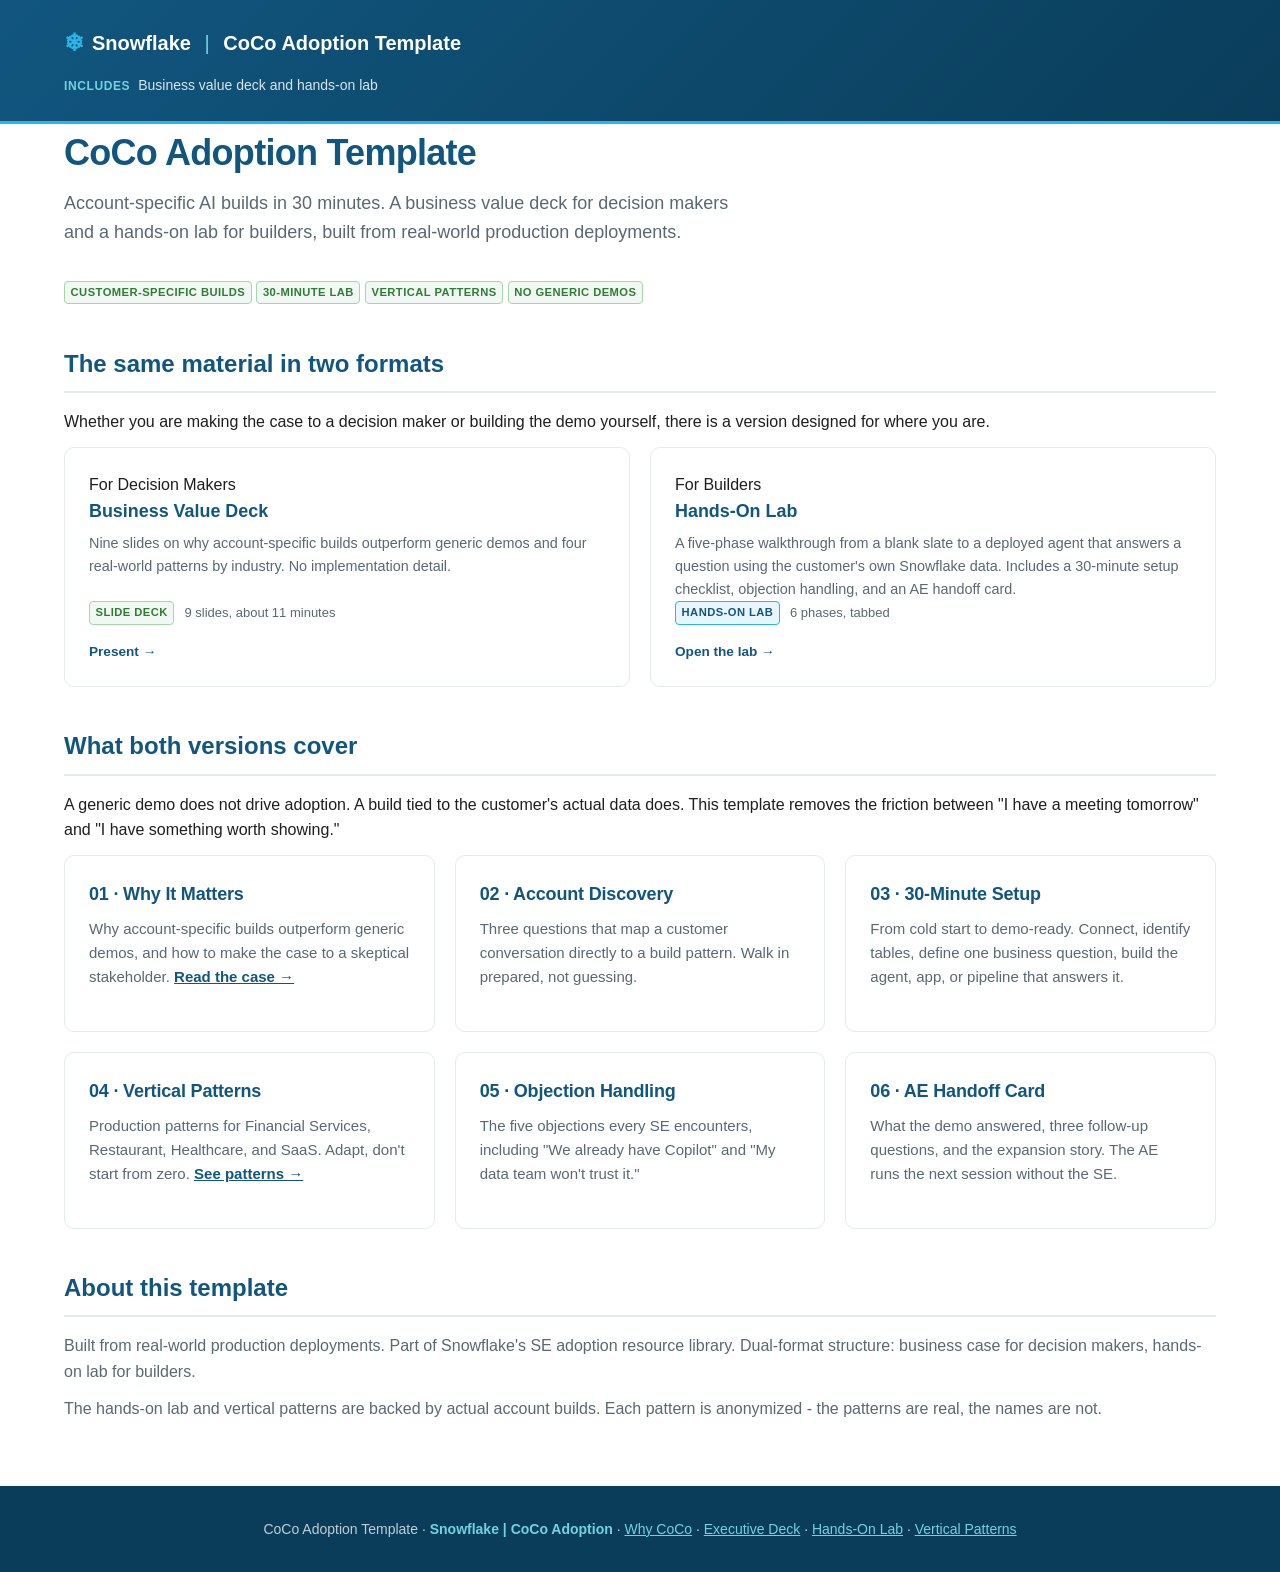
==== commit 0f55fab1: "Reframe runbook as CoCo-executable, add real evaluation phase, add PR validation CI - WORKING-SESSIO" ====
--- a/presentations/index.html
+++ b/presentations/index.html
@@ -56,7 +56,7 @@
       <div class="card-eyebrow">For Builders</div>
       <div class="card-title">Hands-On Lab</div>
       <div class="card-desc">A five-phase walkthrough from a blank slate to a deployed agent that answers a question using the customer's own Snowflake data. Includes a 30-minute setup checklist, objection handling, and an AE handoff card.</div>
-      <div class="card-meta"><span class="tag tag-new">Hands-on lab</span><span>5 phases, tabbed</span></div>
+      <div class="card-meta"><span class="tag tag-new">Hands-on lab</span><span>6 phases, tabbed</span></div>
       <div class="card-cta">Open the lab <span class="arrow">&rarr;</span></div>
     </a>
   </div>
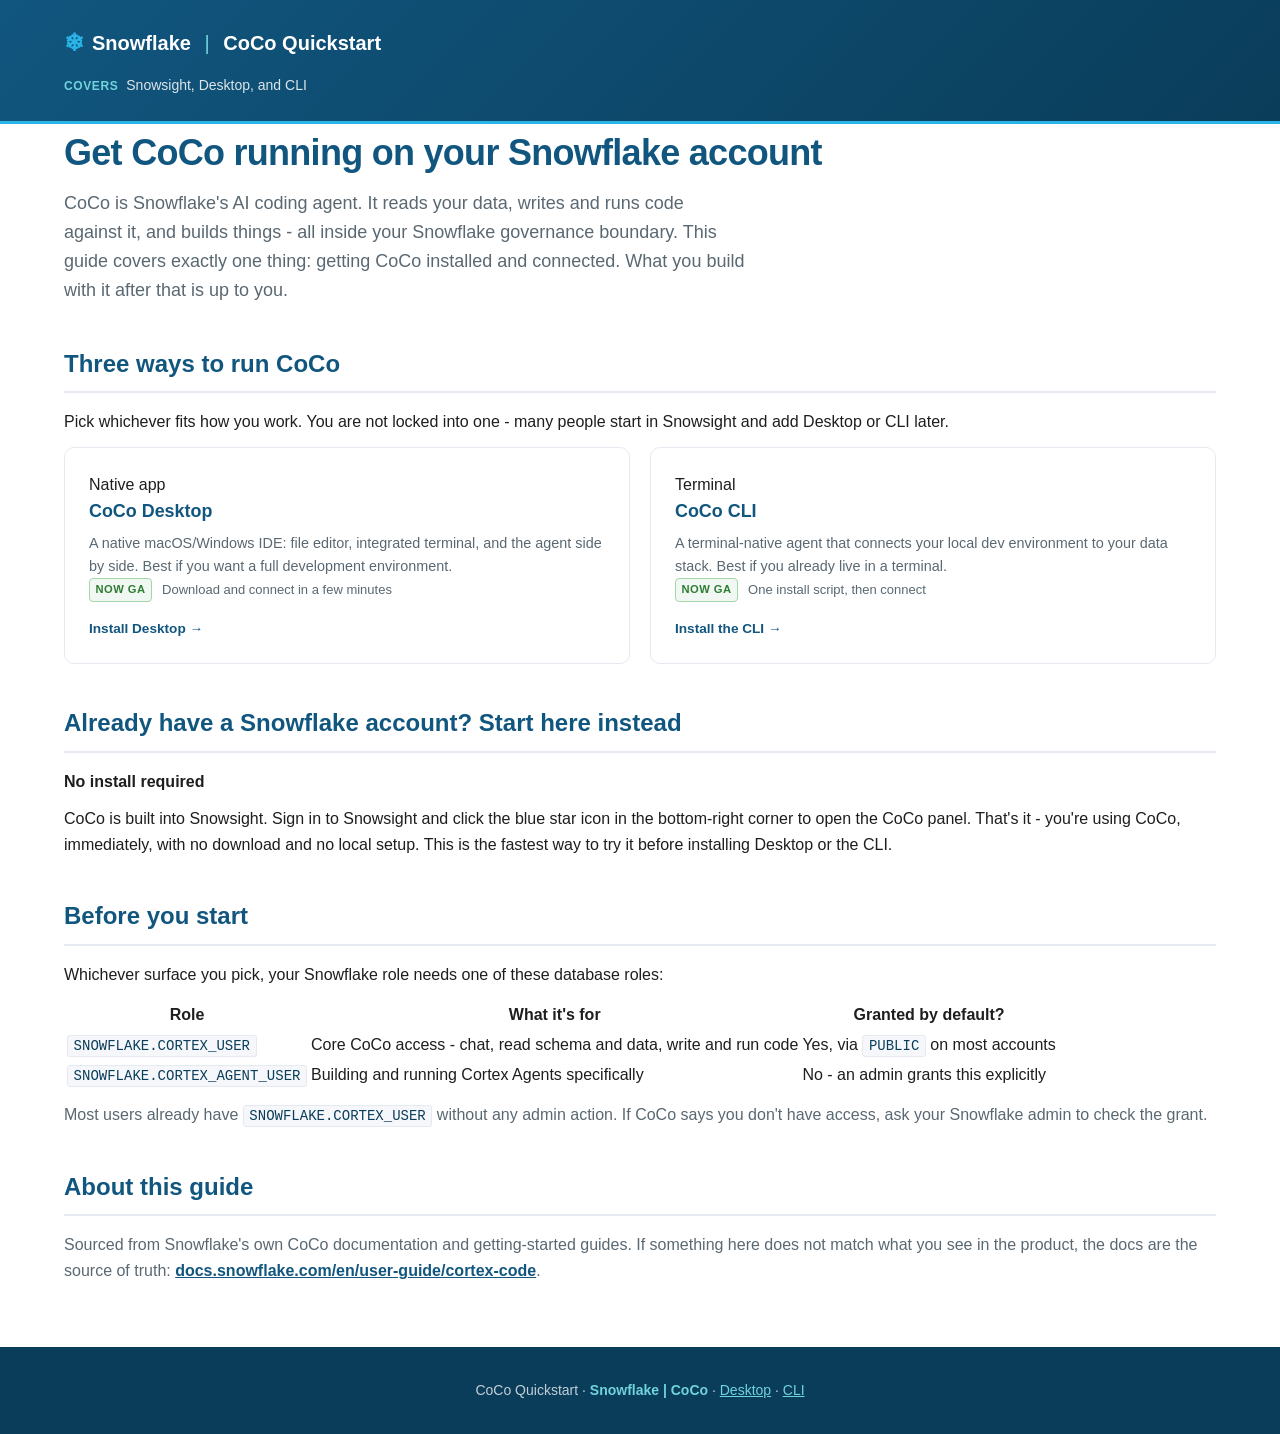
==== commit a51bb7d7: "Rebuild as a CoCo install/connect quickstart, dropping all agent-building content The template's rea" ====
--- a/presentations/index.html
+++ b/presentations/index.html
@@ -4,14 +4,14 @@
 <meta charset="UTF-8" />
 <meta name="viewport" content="width=device-width, initial-scale=1.0" />
 <meta name="snowflake-source" content="cortex-agent-authored" />
-<title>CoCo Adoption Template</title>
+<title>CoCo Quickstart</title>
 <script type="application/json" id="snowflake-report-metadata">
 {
-  "generated": "2026-09-14",
-  "intent": "CoCo Adoption Template - customer-facing landing page",
+  "generated": "2026-09-17",
+  "intent": "CoCo Quickstart - public-facing hub for installing and connecting CoCo",
   "sections": [
-    { "id": "formats", "title": "Two paths", "producerNotes": "Static content" },
-    { "id": "coverage", "title": "What both versions cover", "producerNotes": "Static content" }
+    { "id": "surfaces", "title": "Three ways to run CoCo", "producerNotes": "Static content" },
+    { "id": "prereqs", "title": "Before you start", "producerNotes": "Static content" }
   ]
 }
 </script>
@@ -23,83 +23,63 @@
   <div class="container">
     <div class="brand">
       <span class="brand-mark">&#10052;</span>
-      <span class="brand-text">Snowflake <span class="divider">|</span> CoCo Adoption Template</span>
+      <span class="brand-text">Snowflake <span class="divider">|</span> CoCo Quickstart</span>
     </div>
     <div class="meta">
-      <span><span class="meta-label">Includes</span>Business value deck and hands-on lab</span>
+      <span><span class="meta-label">Covers</span>Snowsight, Desktop, and CLI</span>
     </div>
   </div>
 </header>
 
 <main class="container">
-  <h1>CoCo Adoption Template</h1>
-  <p class="lead">Account-specific AI builds in 30 minutes. A business value deck for decision makers and a hands-on lab for builders, built from real-world production deployments.</p>
-  <p>
-    <span class="tag tag-oob">Customer-Specific Builds</span>
-    <span class="tag tag-oob">30-Minute Lab</span>
-    <span class="tag tag-oob">Vertical Patterns</span>
-    <span class="tag tag-oob">No Generic Demos</span>
-  </p>
+  <h1>Get CoCo running on your Snowflake account</h1>
+  <p class="lead">CoCo is Snowflake's AI coding agent. It reads your data, writes and runs code against it, and builds things - all inside your Snowflake governance boundary. This guide covers exactly one thing: getting CoCo installed and connected. What you build with it after that is up to you.</p>
 
-  <h2>The same material in two formats</h2>
-  <p>Whether you are making the case to a decision maker or building the demo yourself, there is a version designed for where you are.</p>
+  <h2>Three ways to run CoCo</h2>
+  <p>Pick whichever fits how you work. You are not locked into one - many people start in Snowsight and add Desktop or CLI later.</p>
 
   <div class="card-grid cols-2">
-    <a class="card is-link" href="executive/index.html">
-      <div class="card-eyebrow">For Decision Makers</div>
-      <div class="card-title">Business Value Deck</div>
-      <div class="card-desc">Nine slides on why account-specific builds outperform generic demos and four real-world patterns by industry. No implementation detail.</div>
-      <div class="card-meta"><span class="tag tag-oob">Slide deck</span><span>9 slides, about 11 minutes</span></div>
-      <div class="card-cta">Present <span class="arrow">&rarr;</span></div>
+    <a class="card is-link" href="desktop/index.html">
+      <div class="card-eyebrow">Native app</div>
+      <div class="card-title">CoCo Desktop</div>
+      <div class="card-desc">A native macOS/Windows IDE: file editor, integrated terminal, and the agent side by side. Best if you want a full development environment.</div>
+      <div class="card-meta"><span class="tag tag-oob">Now GA</span><span>Download and connect in a few minutes</span></div>
+      <div class="card-cta">Install Desktop <span class="arrow">&rarr;</span></div>
     </a>
-    <a class="card is-link" href="lab/index.html">
-      <div class="card-eyebrow">For Builders</div>
-      <div class="card-title">Hands-On Lab</div>
-      <div class="card-desc">A five-phase walkthrough from a blank slate to a deployed agent that answers a question using the customer's own Snowflake data. Includes a 30-minute setup checklist, objection handling, and an AE handoff card.</div>
-      <div class="card-meta"><span class="tag tag-new">Hands-on lab</span><span>6 phases, tabbed</span></div>
-      <div class="card-cta">Open the lab <span class="arrow">&rarr;</span></div>
+    <a class="card is-link" href="cli/index.html">
+      <div class="card-eyebrow">Terminal</div>
+      <div class="card-title">CoCo CLI</div>
+      <div class="card-desc">A terminal-native agent that connects your local dev environment to your data stack. Best if you already live in a terminal.</div>
+      <div class="card-meta"><span class="tag tag-oob">Now GA</span><span>One install script, then connect</span></div>
+      <div class="card-cta">Install the CLI <span class="arrow">&rarr;</span></div>
     </a>
   </div>
 
-  <h2>What both versions cover</h2>
-  <p>A generic demo does not drive adoption. A build tied to the customer's actual data does. This template removes the friction between "I have a meeting tomorrow" and "I have something worth showing."</p>
-
-  <div class="card-grid">
-    <div class="card">
-      <h2>01 &middot; Why It Matters</h2>
-      <p>Why account-specific builds outperform generic demos, and how to make the case to a skeptical stakeholder. <a class="inline" href="the-case/index.html">Read the case &rarr;</a></p>
-    </div>
-    <div class="card">
-      <h2>02 &middot; Account Discovery</h2>
-      <p>Three questions that map a customer conversation directly to a build pattern. Walk in prepared, not guessing.</p>
-    </div>
-    <div class="card">
-      <h2>03 &middot; 30-Minute Setup</h2>
-      <p>From cold start to demo-ready. Connect, identify tables, define one business question, build the agent, app, or pipeline that answers it.</p>
-    </div>
-    <div class="card">
-      <h2>04 &middot; Vertical Patterns</h2>
-      <p>Production patterns for Financial Services, Restaurant, Healthcare, and SaaS. Adapt, don't start from zero. <a class="inline" href="exhibit-b/index.html">See patterns &rarr;</a></p>
-    </div>
-    <div class="card">
-      <h2>05 &middot; Objection Handling</h2>
-      <p>The five objections every SE encounters, including "We already have Copilot" and "My data team won't trust it."</p>
-    </div>
-    <div class="card">
-      <h2>06 &middot; AE Handoff Card</h2>
-      <p>What the demo answered, three follow-up questions, and the expansion story. The AE runs the next session without the SE.</p>
-    </div>
+  <h2>Already have a Snowflake account? Start here instead</h2>
+  <div class="callout callout-key">
+    <h4>No install required</h4>
+    <p>CoCo is built into Snowsight. Sign in to Snowsight and click the blue star icon in the bottom-right corner to open the CoCo panel. That's it - you're using CoCo, immediately, with no download and no local setup. This is the fastest way to try it before installing Desktop or the CLI.</p>
   </div>
 
-  <h2>About this template</h2>
-  <p class="muted">Built from real-world production deployments. Part of Snowflake's SE adoption resource library. Dual-format structure: business case for decision makers, hands-on lab for builders.</p>
-  <p class="muted">The hands-on lab and vertical patterns are backed by actual account builds. Each pattern is anonymized - the patterns are real, the names are not.</p>
+  <h2>Before you start</h2>
+  <p>Whichever surface you pick, your Snowflake role needs one of these database roles:</p>
+  <table class="data-table">
+    <thead><tr><th>Role</th><th>What it's for</th><th>Granted by default?</th></tr></thead>
+    <tbody>
+      <tr><td><code>SNOWFLAKE.CORTEX_USER</code></td><td>Core CoCo access - chat, read schema and data, write and run code</td><td>Yes, via <code>PUBLIC</code> on most accounts</td></tr>
+      <tr><td><code>SNOWFLAKE.CORTEX_AGENT_USER</code></td><td>Building and running Cortex Agents specifically</td><td>No - an admin grants this explicitly</td></tr>
+    </tbody>
+  </table>
+  <p class="muted">Most users already have <code>SNOWFLAKE.CORTEX_USER</code> without any admin action. If CoCo says you don't have access, ask your Snowflake admin to check the grant.</p>
+
+  <h2>About this guide</h2>
+  <p class="muted">Sourced from Snowflake's own CoCo documentation and getting-started guides. If something here does not match what you see in the product, the docs are the source of truth: <a class="inline" href="https://docs.snowflake.com/en/user-guide/cortex-code/cortex-code">docs.snowflake.com/en/user-guide/cortex-code</a>.</p>
 
 </main>
 
 <footer class="site-footer">
   <div class="container">
-    <p>CoCo Adoption Template &middot; <strong>Snowflake | CoCo Adoption</strong> &middot; <a href="the-case/index.html">Why CoCo</a> &middot; <a href="executive/index.html">Executive Deck</a> &middot; <a href="lab/index.html">Hands-On Lab</a> &middot; <a href="exhibit-b/index.html">Vertical Patterns</a></p>
+    <p>CoCo Quickstart &middot; <strong>Snowflake | CoCo</strong> &middot; <a href="desktop/index.html">Desktop</a> &middot; <a href="cli/index.html">CLI</a></p>
   </div>
 </footer>
 
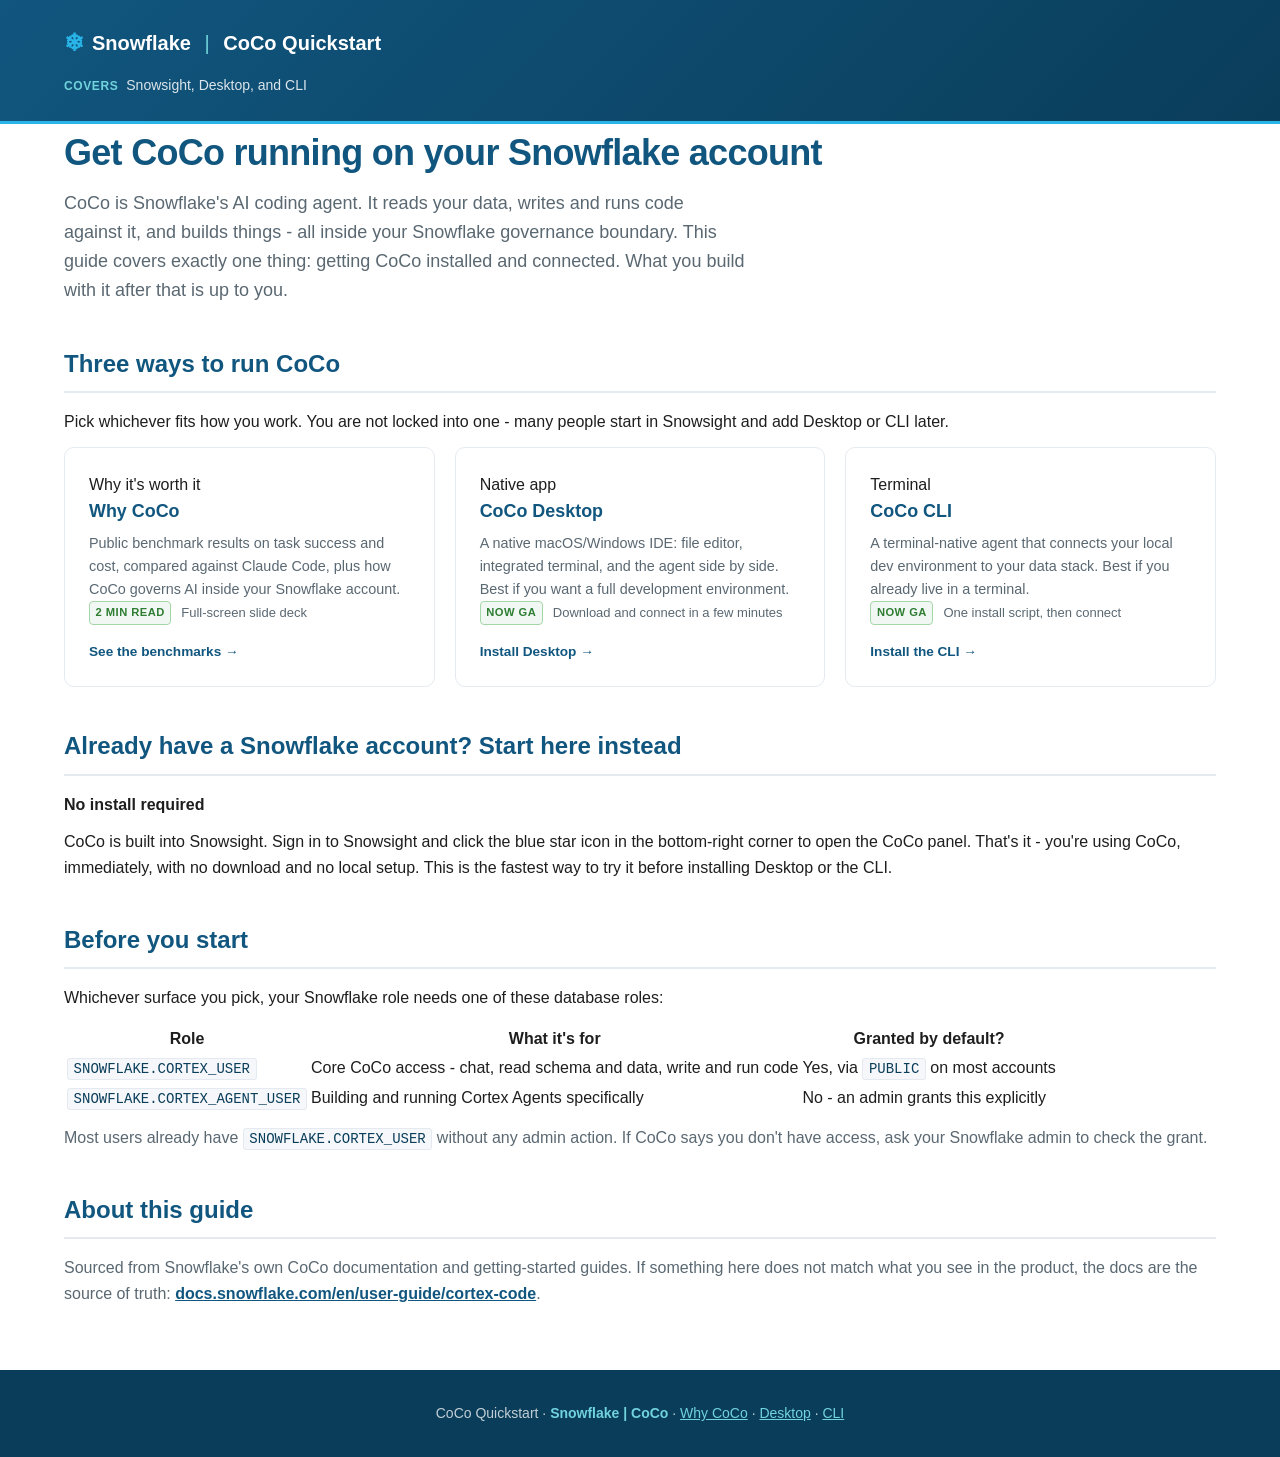
==== commit d5c1dd2d: "Add public "Why CoCo" benchmark deck Restores the deck.css/deck.js engine (removed in the quickstart" ====
--- a/presentations/index.html
+++ b/presentations/index.html
@@ -38,7 +38,14 @@
   <h2>Three ways to run CoCo</h2>
   <p>Pick whichever fits how you work. You are not locked into one - many people start in Snowsight and add Desktop or CLI later.</p>
 
-  <div class="card-grid cols-2">
+  <div class="card-grid">
+    <a class="card is-link" href="why-coco/index.html">
+      <div class="card-eyebrow">Why it's worth it</div>
+      <div class="card-title">Why CoCo</div>
+      <div class="card-desc">Public benchmark results on task success and cost, compared against Claude Code, plus how CoCo governs AI inside your Snowflake account.</div>
+      <div class="card-meta"><span class="tag tag-oob">2 min read</span><span>Full-screen slide deck</span></div>
+      <div class="card-cta">See the benchmarks <span class="arrow">&rarr;</span></div>
+    </a>
     <a class="card is-link" href="desktop/index.html">
       <div class="card-eyebrow">Native app</div>
       <div class="card-title">CoCo Desktop</div>
@@ -79,7 +86,7 @@
 
 <footer class="site-footer">
   <div class="container">
-    <p>CoCo Quickstart &middot; <strong>Snowflake | CoCo</strong> &middot; <a href="desktop/index.html">Desktop</a> &middot; <a href="cli/index.html">CLI</a></p>
+    <p>CoCo Quickstart &middot; <strong>Snowflake | CoCo</strong> &middot; <a href="why-coco/index.html">Why CoCo</a> &middot; <a href="desktop/index.html">Desktop</a> &middot; <a href="cli/index.html">CLI</a></p>
   </div>
 </footer>
 
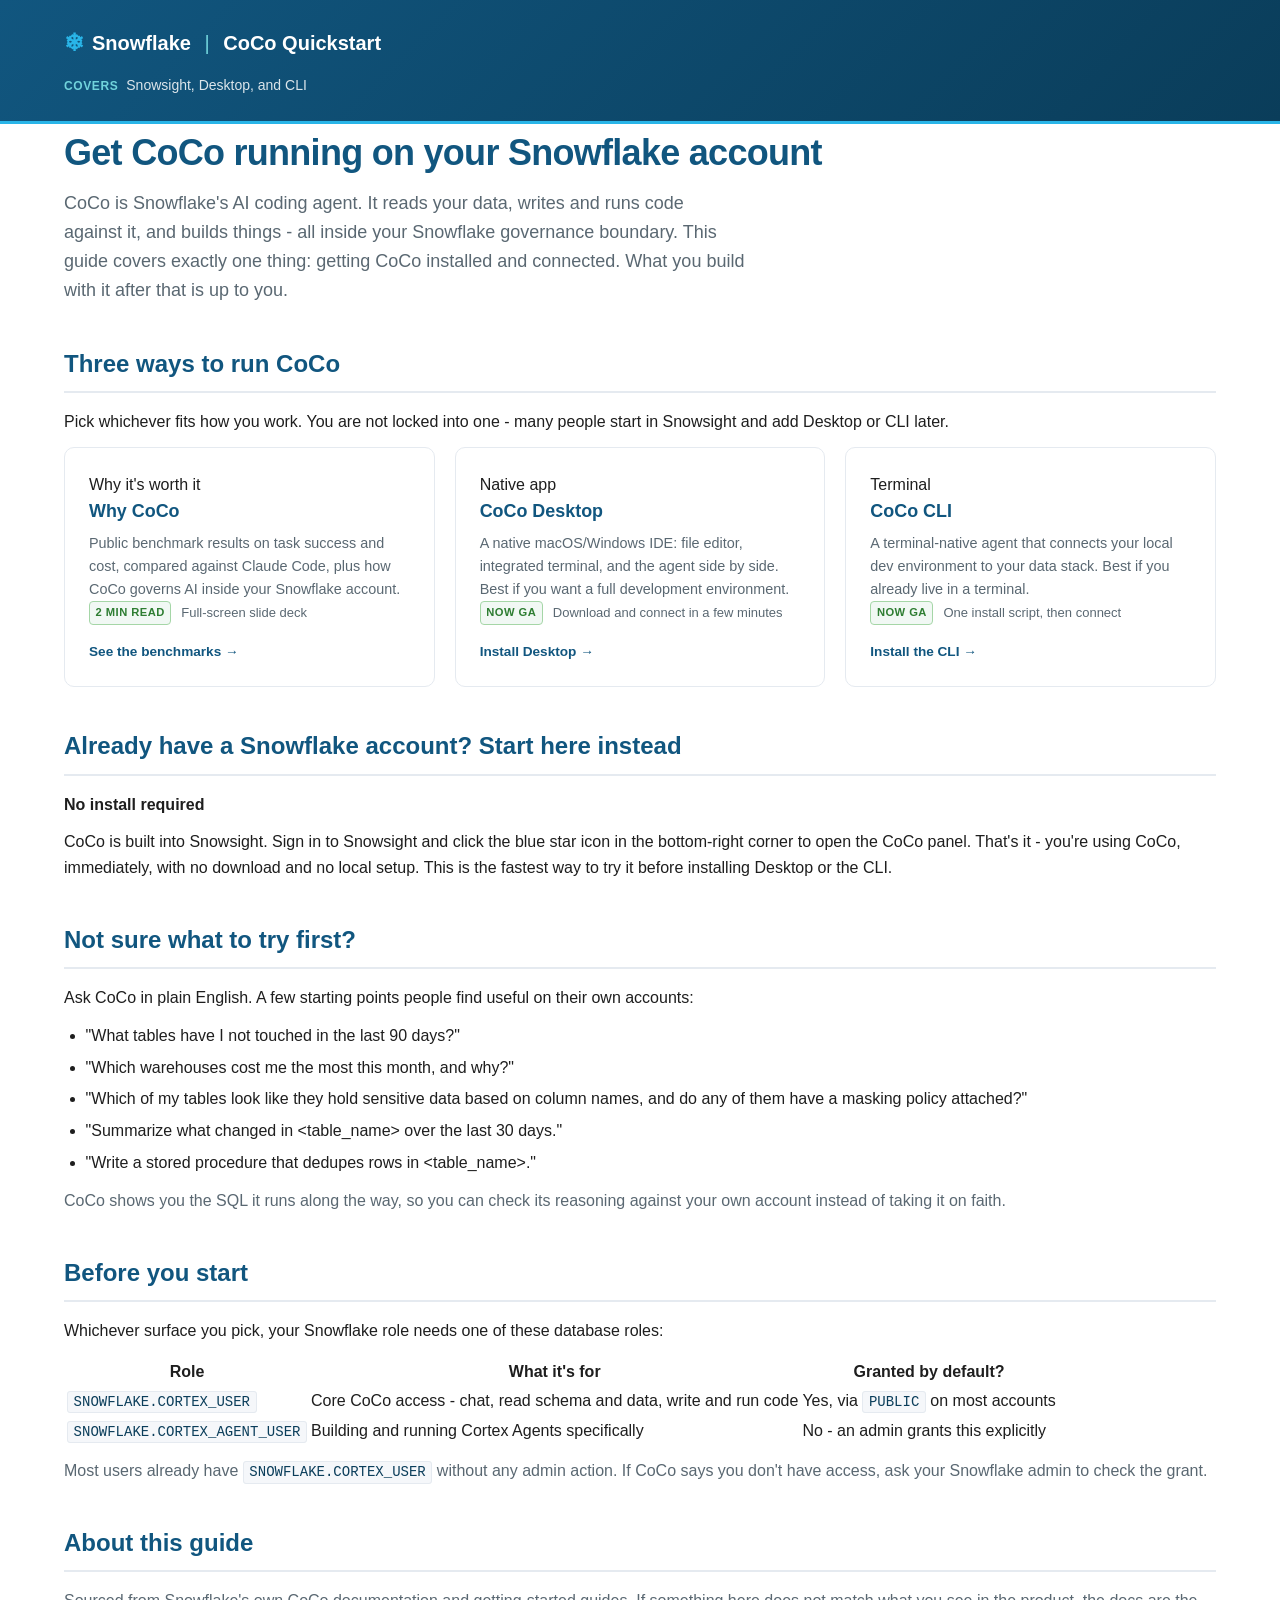
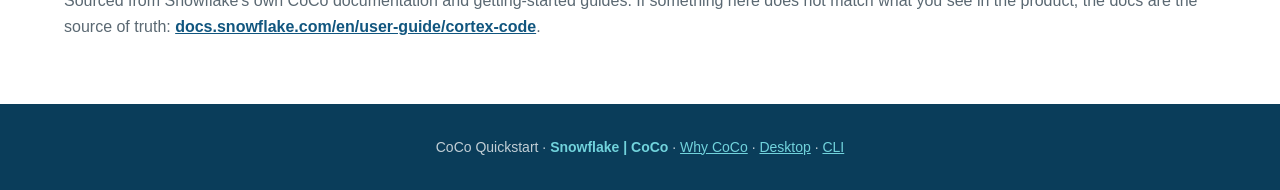
==== commit 2e6c8f08: "Rename repo to coco-adoption-template; add hub discovery prompts Repo renamed on GitHub from cortex-" ====
--- a/presentations/index.html
+++ b/presentations/index.html
@@ -68,6 +68,17 @@
     <p>CoCo is built into Snowsight. Sign in to Snowsight and click the blue star icon in the bottom-right corner to open the CoCo panel. That's it - you're using CoCo, immediately, with no download and no local setup. This is the fastest way to try it before installing Desktop or the CLI.</p>
   </div>
 
+  <h2>Not sure what to try first?</h2>
+  <p>Ask CoCo in plain English. A few starting points people find useful on their own accounts:</p>
+  <ul>
+    <li>"What tables have I not touched in the last 90 days?"</li>
+    <li>"Which warehouses cost me the most this month, and why?"</li>
+    <li>"Which of my tables look like they hold sensitive data based on column names, and do any of them have a masking policy attached?"</li>
+    <li>"Summarize what changed in &lt;table_name&gt; over the last 30 days."</li>
+    <li>"Write a stored procedure that dedupes rows in &lt;table_name&gt;."</li>
+  </ul>
+  <p class="muted">CoCo shows you the SQL it runs along the way, so you can check its reasoning against your own account instead of taking it on faith.</p>
+
   <h2>Before you start</h2>
   <p>Whichever surface you pick, your Snowflake role needs one of these database roles:</p>
   <table class="data-table">
